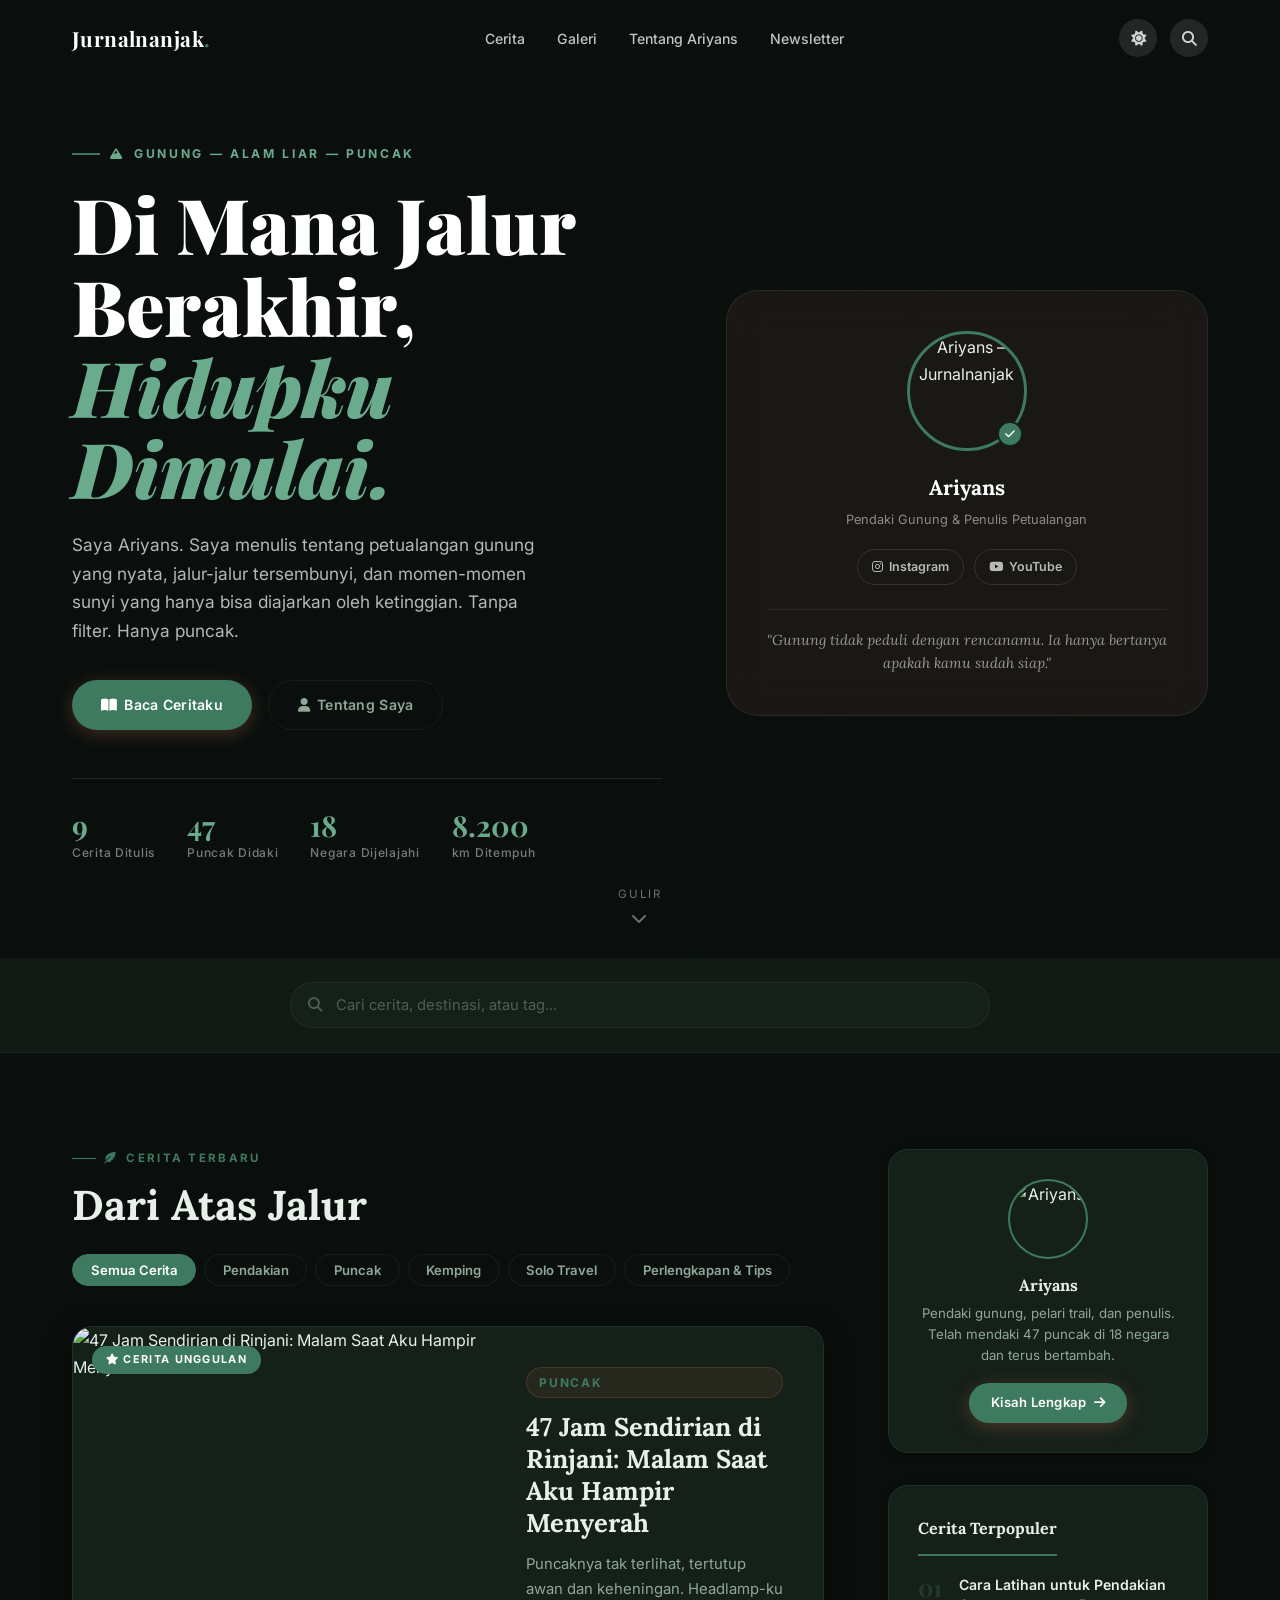
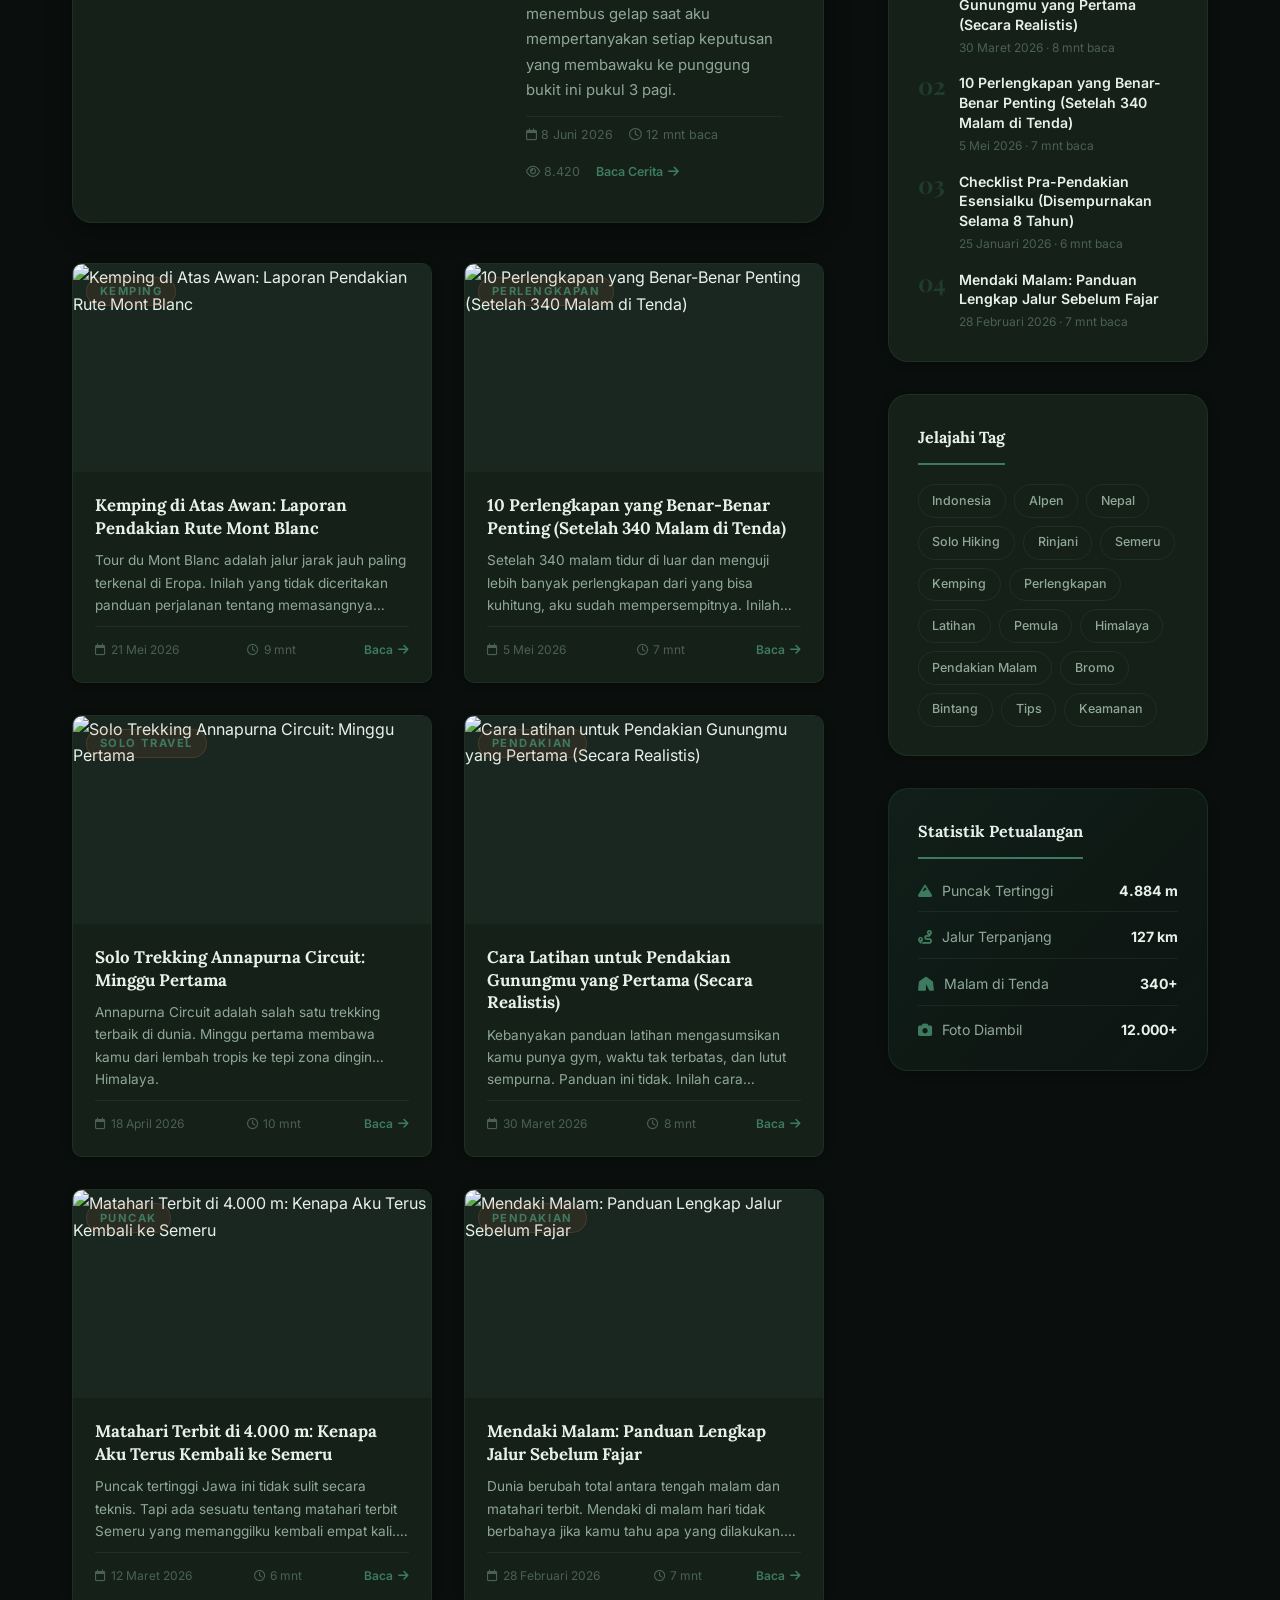
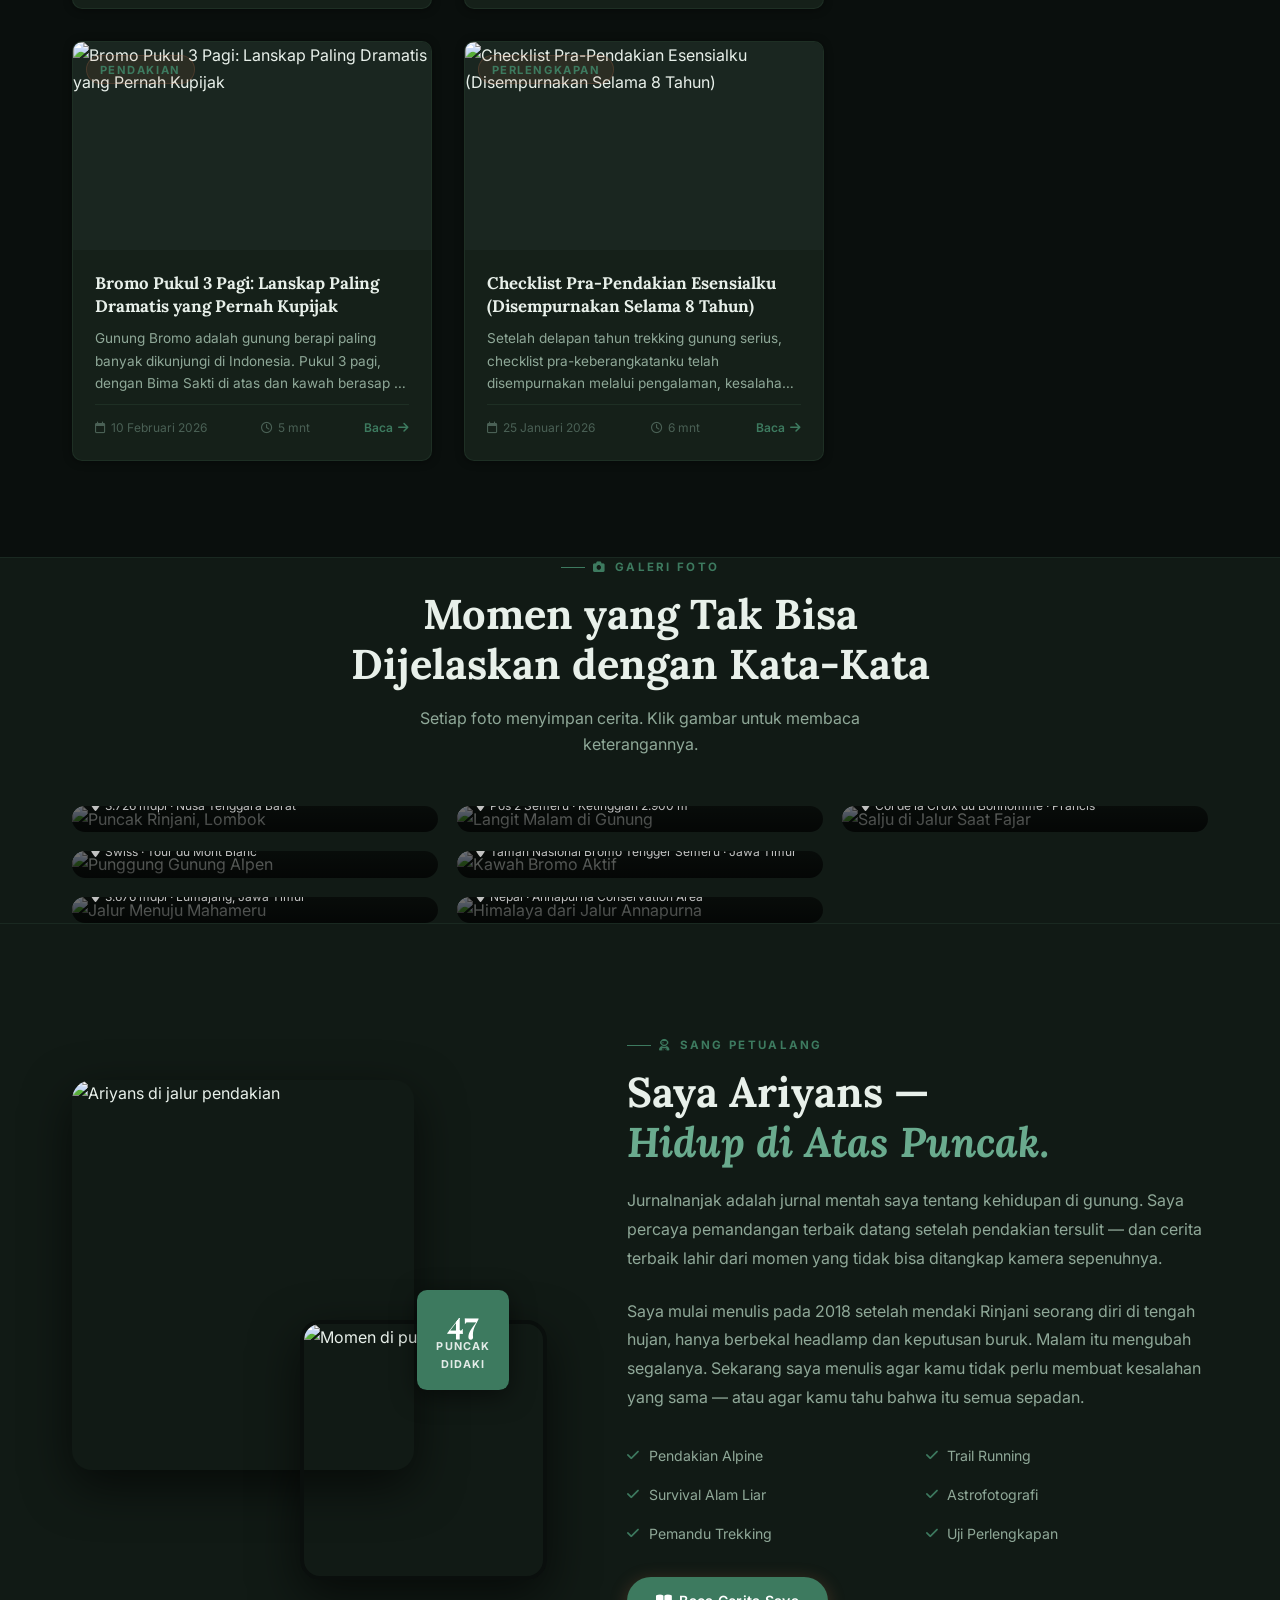
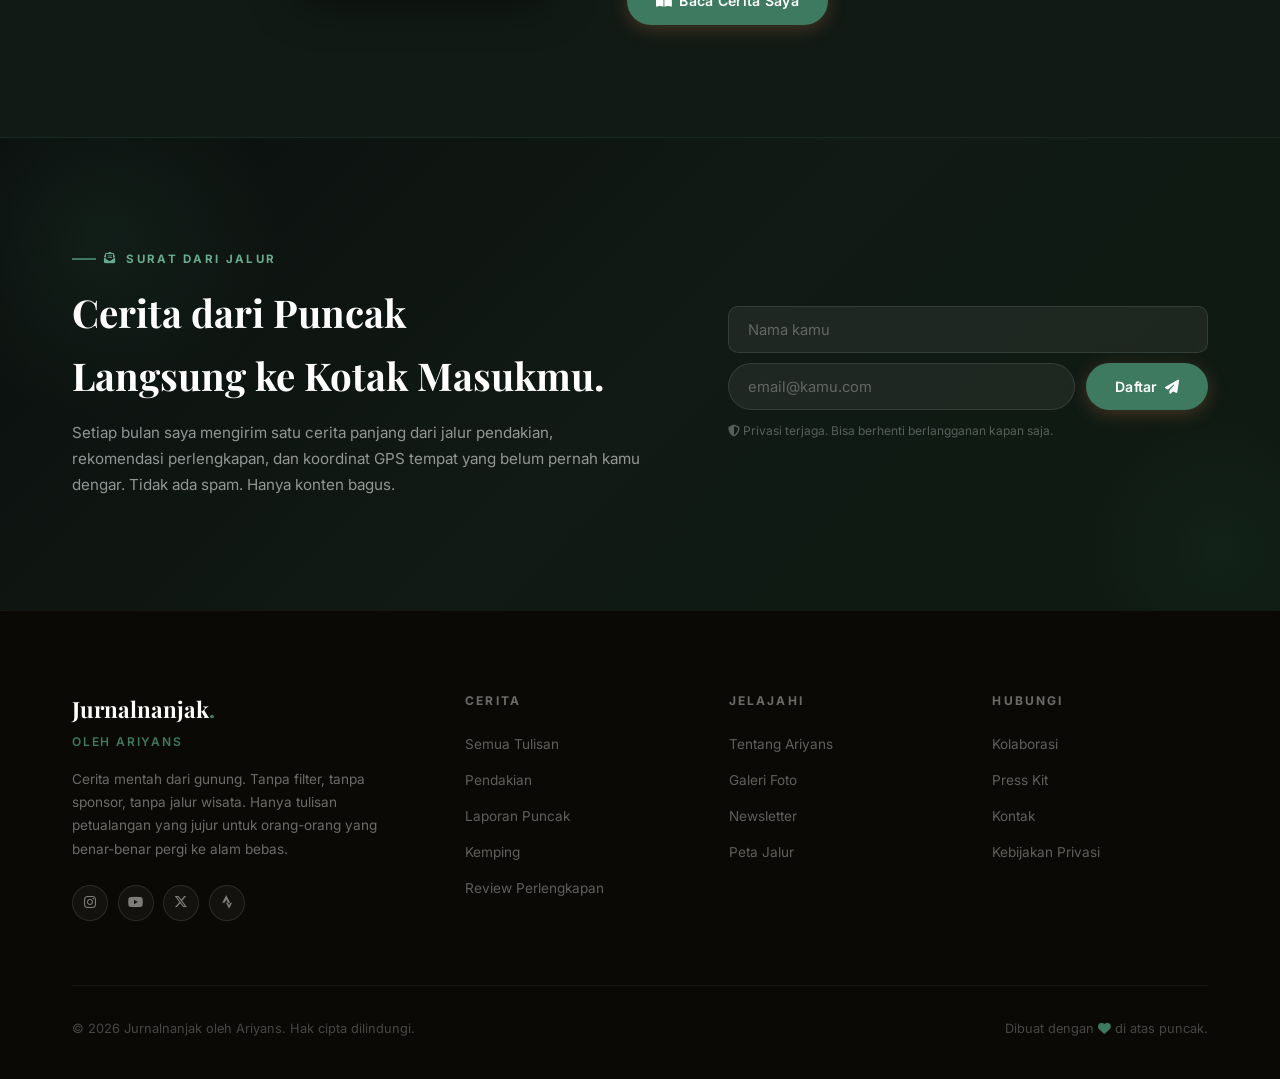
==== index.html @ 1a6c0c06 "Update index.html" ====
<!DOCTYPE html>
<html lang="id" data-theme="dark">

<head>
  <meta charset="UTF-8">
  <meta name="viewport" content="width=device-width, initial-scale=1.0">
  <title>Jurnalnanjak | Jurnal Petualangan Gunung oleh Ariyans</title>
  <meta name="keywords"
  content="Jurnalnanjak, pendakian gunung, hiking, camping, petualangan alam, gunung Indonesia">
  <meta name="description"
  content="Jurnalnanjak adalah blog pendakian gunung, hiking, camping, dan petualangan alam Indonesia oleh Ariyans.">
  <link rel="stylesheet" href="https://cdnjs.cloudflare.com/ajax/libs/font-awesome/6.5.0/css/all.min.css">
  <link rel="stylesheet" href="style.css">
  <meta property="og:title" content="Jurnalnanjak">
  <meta property="og:description" content="Blog pendakian gunung dan petualangan alam">
  <meta property="og:type" content="website">
  <meta property="og:url" content="https://marlongmerah.github.io/Website-Jurnalnanjak/">
</head>

<body>

  <!-- Reading Progress Bar -->
  <div class="progress-bar" id="progress-bar"></div>

  <!-- ══════════════════════════════════
     PRELOADER
══════════════════════════════════ -->
  <div class="preloader" id="preloader">
    <div class="preloader-inner">
      <div class="preloader-icon"><i class="fa-solid fa-mountain"></i></div>
      <div class="preloader-name">Jurnalnanjak</div>
      <div class="preloader-dots">
        <span></span><span></span><span></span>
      </div>
    </div>
  </div>

  <!-- ══════════════════════════════════
     NAVBAR
══════════════════════════════════ -->
  <nav class="navbar" id="navbar">
    <div class="container nav-inner">
      <a href="#" class="nav-logo">
        Jurnalnanjak<span class="dot">.</span>
      </a>
      <ul class="nav-links">
        <li><a href="#blog">Cerita</a></li>
        <li><a href="#gallery">Galeri</a></li>
        <li><a href="#about">Tentang Ariyans</a></li>
        <li><a href="#newsletter">Newsletter</a></li>
      </ul>
      <div class="nav-actions">
        <button class="nav-icon-btn" id="theme-toggle" aria-label="Ganti tema" title="Ganti Tema">
          <i class="fa-solid fa-sun" id="theme-icon"></i>
        </button>
        <button class="nav-icon-btn" id="search-toggle" aria-label="Cari" title="Cari">
          <i class="fa-solid fa-magnifying-glass"></i>
        </button>
      </div>
    </div>
  </nav>

  <!-- ══════════════════════════════════
     HERO
══════════════════════════════════ -->
  <section class="hero" id="home">
    <div class="hero-bg-img" id="hero-bg"></div>
    <div class="hero-overlay"></div>

    <div class="container" style="width:100%;position:relative;z-index:2;">
      <div class="hero-content">
        <!-- Sisi Teks -->
        <div class="hero-text-side">
          <div class="hero-eyebrow">
            <i class="fa-solid fa-mountain"></i> Gunung — Alam Liar — Puncak
          </div>
          <h1 class="hero-title">
            Di Mana Jalur Berakhir,<br><em>Hidupku Dimulai.</em>
          </h1>
          <p class="hero-desc">
            Saya Ariyans. Saya menulis tentang petualangan gunung yang nyata, jalur-jalur tersembunyi, dan momen-momen
            sunyi yang hanya bisa diajarkan oleh ketinggian. Tanpa filter. Hanya puncak.
          </p>
          <div class="hero-cta">
            <a href="#blog" class="btn btn-terra">
              <i class="fa-solid fa-book-open"></i> Baca Ceritaku
            </a>
            <a href="#about" class="btn btn-ghost">
              <i class="fa-solid fa-user"></i> Tentang Saya
            </a>
          </div>
          <div class="hero-stats">
            <div class="hero-stat">
              <div class="hero-stat-num" id="stat-posts">0</div>
              <div class="hero-stat-lbl">Cerita Ditulis</div>
            </div>
            <div class="hero-stat">
              <div class="hero-stat-num" id="stat-peaks">0</div>
              <div class="hero-stat-lbl">Puncak Didaki</div>
            </div>
            <div class="hero-stat">
              <div class="hero-stat-num" id="stat-countries">0</div>
              <div class="hero-stat-lbl">Negara Dijelajahi</div>
            </div>
            <div class="hero-stat">
              <div class="hero-stat-num" id="stat-km">0</div>
              <div class="hero-stat-lbl">km Ditempuh</div>
            </div>
          </div>
        </div>

        <!-- Kartu Profil -->
        <div class="hero-profile-card">
          <div class="author-avatar-wrap">
            <img src="Muka.jpeg"alt="Ariyans — Jurnalnanjak" class="author-avatar" id="hero-avatar">
            <div class="author-verified" title="Petualang Terverifikasi">
              <i class="fa-solid fa-check"></i>
            </div>
          </div>
          <div class="author-name-hero">Ariyans</div>
          <div class="author-role-hero">Pendaki Gunung &amp; Penulis Petualangan</div>
          <div class="author-social-links">
            <a href="#" class="social-pill" aria-label="Instagram">
              <i class="fa-brands fa-instagram"></i> Instagram
            </a>
            <a href="#" class="social-pill" aria-label="YouTube">
              <i class="fa-brands fa-youtube"></i> YouTube
            </a>
          </div>
          <p class="author-quote">
            "Gunung tidak peduli dengan rencanamu. Ia hanya bertanya apakah kamu sudah siap."
          </p>
        </div>
      </div>
    </div>

    <div class="scroll-hint">
      <span>Gulir</span>
      <i class="fa-solid fa-chevron-down"></i>
    </div>
  </section>

  <!-- ══════════════════════════════════
     SEARCH BAR
══════════════════════════════════ -->
  <section class="search-section" id="search-section">
    <div class="container">
      <div class="search-bar-wrap">
        <div class="search-input-wrap">
          <i class="fa-solid fa-magnifying-glass"></i>
          <input type="text" id="search-input" class="search-input" placeholder="Cari cerita, destinasi, atau tag...">
        </div>
        <button class="btn btn-terra" id="clear-search" style="display:none; padding:0.75rem 1.2rem;">
          <i class="fa-solid fa-xmark"></i> Hapus
        </button>
      </div>
    </div>
  </section>

  <!-- ══════════════════════════════════
     BLOG SECTION
══════════════════════════════════ -->
  <section class="blog-section" id="blog">
    <div class="container">
      <div class="blog-layout">

        <!-- Konten Utama -->
        <div>
          <div class="reveal">
            <div class="section-label"><i class="fa-solid fa-feather-pointed"></i> Cerita Terbaru</div>
            <h2 class="section-heading" style="margin-bottom:1.5rem;">Dari Atas Jalur</h2>
          </div>

          <!-- Filter Kategori -->
          <div class="cat-filter reveal delay-1" id="cat-filter">
            <button class="cat-btn active" data-cat="all">Semua Cerita</button>
            <button class="cat-btn" data-cat="Pendakian">Pendakian</button>
            <button class="cat-btn" data-cat="Puncak">Puncak</button>
            <button class="cat-btn" data-cat="Kemping">Kemping</button>
            <button class="cat-btn" data-cat="Solo Travel">Solo Travel</button>
            <button class="cat-btn" data-cat="Perlengkapan">Perlengkapan &amp; Tips</button>
          </div>

          <!-- Featured Post -->
          <div id="featured-container"></div>

          <!-- Grid Blog -->
          <div class="blog-grid" id="blog-grid"></div>
        </div>

        <!-- Sidebar -->
        <aside class="sidebar">
          <!-- Author Mini -->
          <div class="sidebar-card reveal">
            <div class="author-mini">
              <img src="Muka.jpeg" alt="Ariyans"
                class="author-mini-avatar">
              <div class="author-mini-name">Ariyans</div>
              <p class="author-mini-bio">
                Pendaki gunung, pelari trail, dan penulis. Telah mendaki 47 puncak di 18 negara dan terus bertambah.
              </p>
              <a href="#about" class="btn btn-terra" style="font-size:0.82rem; padding:0.6rem 1.4rem;">
                Kisah Lengkap <i class="fa-solid fa-arrow-right"></i>
              </a>
            </div>
          </div>

          <!-- Popular Posts -->
          <div class="sidebar-card reveal delay-1">
            <div class="sidebar-title">Cerita Terpopuler</div>
            <div class="popular-list" id="popular-list"></div>
          </div>

          <!-- Tags -->
          <div class="sidebar-card reveal delay-2">
            <div class="sidebar-title">Jelajahi Tag</div>
            <div class="tags-cloud" id="tags-cloud"></div>
          </div>

          <!-- Stats -->
          <div class="sidebar-card reveal delay-3"
            style="background:linear-gradient(135deg, rgba(61,122,95,0.15), rgba(61,122,95,0.05)); border-color: rgba(61,122,95,0.2);">
            <div class="sidebar-title">Statistik Petualangan</div>
            <div style="display:flex; flex-direction:column; gap:0.8rem;">
              <div
                style="display:flex; justify-content:space-between; font-size:0.88rem; color:var(--text-2); border-bottom:1px solid var(--border); padding-bottom:0.6rem;">
                <span><i class="fa-solid fa-mountain" style="color:var(--terra);margin-right:0.4rem;"></i> Puncak
                  Tertinggi</span>
                <strong style="color:var(--text)">4.884 m</strong>
              </div>
              <div
                style="display:flex; justify-content:space-between; font-size:0.88rem; color:var(--text-2); border-bottom:1px solid var(--border); padding-bottom:0.6rem;">
                <span><i class="fa-solid fa-route" style="color:var(--terra);margin-right:0.4rem;"></i> Jalur
                  Terpanjang</span>
                <strong style="color:var(--text)">127 km</strong>
              </div>
              <div
                style="display:flex; justify-content:space-between; font-size:0.88rem; color:var(--text-2); border-bottom:1px solid var(--border); padding-bottom:0.6rem;">
                <span><i class="fa-solid fa-tent" style="color:var(--terra);margin-right:0.4rem;"></i> Malam di
                  Tenda</span>
                <strong style="color:var(--text)">340+</strong>
              </div>
              <div style="display:flex; justify-content:space-between; font-size:0.88rem; color:var(--text-2);">
                <span><i class="fa-solid fa-camera" style="color:var(--terra);margin-right:0.4rem;"></i> Foto
                  Diambil</span>
                <strong style="color:var(--text)">12.000+</strong>
              </div>
            </div>
          </div>
        </aside>
      </div>
    </div>
  </section>

  <!-- ══════════════════════════════════
     GALERI FOTO
══════════════════════════════════ -->
  <section class="section-pad" id="gallery" style="background:var(--bg-2); border-top:1px solid var(--border);">
    <div class="container">
      <div class="reveal" style="margin-bottom:3rem; text-align:center;">
        <div class="section-label" style="justify-content:center;"><i class="fa-solid fa-camera"></i> Galeri Foto</div>
        <h2 class="section-heading">Momen yang Tak Bisa<br>Dijelaskan dengan Kata-Kata</h2>
        <p style="color:var(--text-2); max-width:500px; margin:0 auto;">Setiap foto menyimpan cerita. Klik gambar untuk
          membaca keterangannya.</p>
      </div>

      <div class="gallery-masonry" id="gallery-grid">
        <!-- Dirender oleh JS -->
      </div>
    </div>
  </section>

  <!-- ══════════════════════════════════
     ABOUT SECTION
══════════════════════════════════ -->
  <section class="about-section" id="about">
    <div class="container">
      <div class="about-grid">
        <div class="about-img-collage reveal">
          <img src="Muka.jpeg"
            alt="Ariyans di jalur pendakian" class="collage-main">
          <img src="Muka.jpeg" alt="Momen di puncak"
            class="collage-accent">
          <div class="collage-badge">
            <div class="cb-num">47</div>
            <div class="cb-lbl">Puncak<br>Didaki</div>
          </div>
        </div>

        <div class="about-content reveal delay-2">
          <div class="section-label"><i class="fa-solid fa-user-astronaut"></i> Sang Petualang</div>
          <h2 class="section-heading">
            Saya Ariyans —<br><em style="font-style:italic; color:var(--terra-light);">Hidup di Atas Puncak.</em>
          </h2>
          <p class="about-bio">
            Jurnalnanjak adalah jurnal mentah saya tentang kehidupan di gunung. Saya percaya pemandangan terbaik
            datang setelah pendakian tersulit — dan cerita terbaik lahir dari momen yang tidak bisa ditangkap kamera
            sepenuhnya.
          </p>
          <p class="about-bio" style="margin-top:-0.5rem;">
            Saya mulai menulis pada 2018 setelah mendaki Rinjani seorang diri di tengah hujan, hanya berbekal headlamp
            dan keputusan buruk. Malam itu mengubah segalanya. Sekarang saya menulis agar kamu tidak perlu membuat
            kesalahan yang sama — atau agar kamu tahu bahwa itu semua sepadan.
          </p>
          <div class="about-skills">
            <div class="about-skill"><i class="fa-solid fa-check"></i> Pendakian Alpine</div>
            <div class="about-skill"><i class="fa-solid fa-check"></i> Trail Running</div>
            <div class="about-skill"><i class="fa-solid fa-check"></i> Survival Alam Liar</div>
            <div class="about-skill"><i class="fa-solid fa-check"></i> Astrofotografi</div>
            <div class="about-skill"><i class="fa-solid fa-check"></i> Pemandu Trekking</div>
            <div class="about-skill"><i class="fa-solid fa-check"></i> Uji Perlengkapan</div>
          </div>
          <a href="#blog" class="btn btn-terra">
            <i class="fa-solid fa-book-open"></i> Baca Cerita Saya
          </a>
        </div>
      </div>
    </div>
  </section>

  <!-- ══════════════════════════════════
     NEWSLETTER
══════════════════════════════════ -->
  <section class="newsletter-section" id="newsletter">
    <div class="container">
      <div class="newsletter-inner">
        <div class="reveal">
          <div class="section-label" style="color:var(--terra-light);"><i class="fa-solid fa-envelope-open-text"></i>
            Surat dari Jalur</div>
          <h2 class="newsletter-heading">
            Cerita dari Puncak<br>Langsung ke Kotak Masukmu.
          </h2>
          <p class="newsletter-sub">
            Setiap bulan saya mengirim satu cerita panjang dari jalur pendakian, rekomendasi perlengkapan, dan koordinat
            GPS tempat yang belum pernah kamu dengar. Tidak ada spam. Hanya konten bagus.
          </p>
        </div>
        <div class="reveal delay-2">
          <form class="nl-form" id="nl-form">
            <div>
              <input type="text" class="nl-input" id="nl-name" placeholder="Nama kamu" required
                style="margin-bottom:0.6rem; border-radius:10px; width:100%;">
              <div class="nl-input-row">
                <input type="email" class="nl-input" id="nl-email" placeholder="email@kamu.com" required>
                <button type="submit" class="btn btn-terra">
                  Daftar <i class="fa-solid fa-paper-plane"></i>
                </button>
              </div>
            </div>
            <p class="nl-note"><i class="fa-solid fa-shield-halved"></i> Privasi terjaga. Bisa berhenti berlangganan
              kapan saja.</p>
          </form>
        </div>
      </div>
    </div>
  </section>

  <!-- ══════════════════════════════════
     FOOTER
══════════════════════════════════ -->
  <footer>
    <div class="container">
      <div class="footer-grid">
        <div>
          <div class="footer-logo-text">Jurnalnanjak<span class="footer-logo-dot">.</span></div>
          <div class="footer-tagline">oleh Ariyans</div>
          <p class="footer-about-text">
            Cerita mentah dari gunung. Tanpa filter, tanpa sponsor, tanpa jalur wisata. Hanya tulisan petualangan yang
            jujur untuk orang-orang yang benar-benar pergi ke alam bebas.
          </p>
          <div class="footer-socials">
            <a href="#" class="footer-social" aria-label="Instagram"><i class="fa-brands fa-instagram"></i></a>
            <a href="#" class="footer-social" aria-label="YouTube"><i class="fa-brands fa-youtube"></i></a>
            <a href="#" class="footer-social" aria-label="Twitter"><i class="fa-brands fa-x-twitter"></i></a>
            <a href="#" class="footer-social" aria-label="Strava"><i class="fa-brands fa-strava"></i></a>
          </div>
        </div>
        <div class="footer-col">
          <h4>Cerita</h4>
          <ul>
            <li><a href="#blog">Semua Tulisan</a></li>
            <li><a href="#blog">Pendakian</a></li>
            <li><a href="#blog">Laporan Puncak</a></li>
            <li><a href="#blog">Kemping</a></li>
            <li><a href="#blog">Review Perlengkapan</a></li>
          </ul>
        </div>
        <div class="footer-col">
          <h4>Jelajahi</h4>
          <ul>
            <li><a href="#about">Tentang Ariyans</a></li>
            <li><a href="#gallery">Galeri Foto</a></li>
            <li><a href="#newsletter">Newsletter</a></li>
            <li><a href="#">Peta Jalur</a></li>
          </ul>
        </div>
        <div class="footer-col">
          <h4>Hubungi</h4>
          <ul>
            <li><a href="#">Kolaborasi</a></li>
            <li><a href="#">Press Kit</a></li>
            <li><a href="#">Kontak</a></li>
            <li><a href="#">Kebijakan Privasi</a></li>
          </ul>
        </div>
      </div>
      <div class="footer-bottom">
        <span class="footer-copy">&copy; 2026 Jurnalnanjak oleh Ariyans. Hak cipta dilindungi.</span>
        <span class="footer-copy">Dibuat dengan <i class="fa-solid fa-heart" style="color:var(--terra);"></i> di atas
          puncak.</span>
      </div>
    </div>
  </footer>

  <!-- ══════════════════════════════════
     MODAL BACA ARTIKEL
══════════════════════════════════ -->
  <div class="reader-backdrop" id="reader-backdrop"></div>
  <div class="reader-modal" id="reader-modal">
    <div class="reader-inner">
      <div class="reader-top-bar">
        <span class="reader-progress-text" id="reader-progress-text">Membaca...</span>
        <button class="close-reader" id="close-reader">
          <i class="fa-solid fa-xmark"></i> Tutup
        </button>
      </div>
      <div id="reader-body-content"></div>
    </div>
  </div>

  <!-- Modal Galeri -->
  <div class="reader-backdrop" id="gallery-backdrop" style="z-index:950;"></div>
  <div class="booking-modal" id="gallery-modal" style="max-width:700px; border-radius:20px; overflow:hidden;">
    <div class="modal-header" style="padding:1.5rem 2rem;">
      <div>
        <h3 class="modal-title" id="gal-modal-title">Foto</h3>
        <p class="modal-dest-info" id="gal-modal-loc"></p>
      </div>
      <button class="close-modal" id="close-gallery-modal" aria-label="Tutup">
        <i class="fa-solid fa-xmark"></i>
      </button>
    </div>
    <img id="gal-modal-img" src="" alt="" style="width:100%; max-height:420px; object-fit:cover;">
    <div style="padding:1.5rem 2rem;">
      <p id="gal-modal-caption" style="color:var(--text-2); font-size:0.95rem; line-height:1.7;"></p>
      <div id="gal-modal-tags" style="display:flex; flex-wrap:wrap; gap:0.5rem; margin-top:1rem;"></div>
    </div>
  </div>

  <!-- Kembali ke Atas -->
  <button class="back-to-top" id="back-to-top" aria-label="Kembali ke atas">
    <i class="fa-solid fa-chevron-up"></i>
  </button>

  <!-- Toast container -->
  <div class="toast-container" id="toast-container"></div>

  <style>
    /* Gallery masonry grid */
    .gallery-masonry {
      columns: 3;
      column-gap: 1.2rem;
    }

    .gallery-masonry-item {
      break-inside: avoid;
      margin-bottom: 1.2rem;
      border-radius: 14px;
      overflow: hidden;
      position: relative;
      cursor: pointer;
      transition: all 0.35s cubic-bezier(0.16, 1, 0.3, 1);
    }

    .gallery-masonry-item:hover {
      transform: translateY(-5px);
      box-shadow: 0 16px 40px rgba(0, 0, 0, 0.25);
    }

    .gallery-masonry-item img {
      width: 100%;
      display: block;
      transition: transform 0.7s cubic-bezier(0.16, 1, 0.3, 1);
    }

    .gallery-masonry-item:hover img {
      transform: scale(1.04);
    }

    .gallery-masonry-caption {
      position: absolute;
      bottom: 0;
      left: 0;
      right: 0;
      background: linear-gradient(to top, rgba(0, 0, 0, 0.75) 0%, transparent 100%);
      padding: 2rem 1.2rem 1rem;
      color: #fff;
    }

    .gallery-masonry-caption h4 {
      font-size: 0.92rem;
      font-weight: 700;
      margin-bottom: 0.2rem;
    }

    .gallery-masonry-caption p {
      font-size: 0.75rem;
      opacity: 0.75;
      display: flex;
      align-items: center;
      gap: 0.3rem;
    }

    .booking-modal {
      position: fixed;
      top: 50%;
      left: 50%;
      transform: translate(-50%, -45%);
      width: 90%;
      max-width: 500px;
      max-height: 90vh;
      background: var(--surface);
      border-radius: var(--r-xl);
      box-shadow: var(--shadow-lg);
      border: 1px solid var(--border);
      opacity: 0;
      visibility: hidden;
      transition: all 0.4s cubic-bezier(0.16, 1, 0.3, 1);
      overflow-y: auto;
      z-index: 951;
    }

    .booking-modal.open {
      opacity: 1;
      visibility: visible;
      transform: translate(-50%, -50%);
    }

    .modal-header {
      padding: 2rem 2rem 1.5rem;
      border-bottom: 1px solid var(--border);
      display: flex;
      justify-content: space-between;
      align-items: center;
      background: linear-gradient(135deg, rgba(61, 122, 95, 0.08), transparent);
    }

    .modal-title {
      font-family: var(--font-head);
      font-size: 1.3rem;
      font-weight: 700;
    }

    .modal-dest-info {
      font-size: 0.85rem;
      color: var(--text-2);
      margin-top: 0.2rem;
    }

    .close-modal {
      width: 38px;
      height: 38px;
      border-radius: 50%;
      display: flex;
      align-items: center;
      justify-content: center;
      font-size: 1.1rem;
      color: var(--text-2);
      background: var(--bg-2);
      cursor: pointer;
      border: none;
      transition: all 0.2s ease;
    }

    .close-modal:hover {
      color: var(--terra);
      background: var(--bg-3);
    }

    @media (max-width: 768px) {
      .gallery-masonry {
        columns: 2;
      }
    }

    @media (max-width: 480px) {
      .gallery-masonry {
        columns: 1;
      }
    }
  </style>

  <script src="app.js"></script>
</body>

</html>
---- style.css ----
/* ================================================
   NAKED TRAVELER — EDITORIAL DESIGN SYSTEM
   Personal Adventure Blog by Mazari
   ================================================ */

@import url('https://fonts.googleapis.com/css2?family=Lora:ital,wght@0,400;0,500;0,600;0,700;1,400;1,600&family=Inter:wght@300;400;500;600;700&family=Playfair+Display:ital,wght@0,700;0,900;1,700&display=swap');

/* ── TOKENS ── */
:root {
  --font-head: 'Lora', serif;
  --font-display: 'Playfair Display', serif;
  --font-body: 'Inter', sans-serif;

  /* Light Mode */
  --bg:       #f7f4ef;
  --bg-2:     #edeae3;
  --bg-3:     #e2ddd5;
  --surface:  #ffffff;
  --text:     #1c1917;
  --text-2:   #57534e;
  --text-3:   #a8a29e;
  --border:   rgba(28,25,23,0.08);

  /* Brand — Mountain Theme */
  --terra:        #3d7a5f;
  --terra-dark:   #2d6a4f;
  --terra-light:  #6aab8e;
  --forest:       #1e3a2f;
  --sand:         #d4e4db;
  --ink:          #0f1a14;

  --shadow-sm:  0 1px 8px rgba(0,0,0,0.05);
  --shadow-md:  0 6px 24px rgba(0,0,0,0.08);
  --shadow-lg:  0 16px 48px rgba(0,0,0,0.12);

  --ease:       cubic-bezier(0.16,1,0.3,1);
  --tr:         all 0.35s var(--ease);
  --tr-fast:    all 0.18s ease;

  --r:    10px;
  --r-lg: 20px;
  --r-xl: 32px;
}
[data-theme="dark"] {
  --bg:       #0a0f0d;
  --bg-2:     #111a15;
  --bg-3:     #1a2620;
  --surface:  #152019;
  --text:     #e8f0ea;
  --text-2:   #8fa898;
  --text-3:   #4a6055;
  --border:   rgba(106,171,142,0.10);
  --shadow-sm:  0 1px 8px rgba(0,0,0,0.4);
  --shadow-md:  0 6px 24px rgba(0,0,0,0.5);
  --shadow-lg:  0 16px 48px rgba(0,0,0,0.6);
}
/* ── RESET ── */
*, *::before, *::after { margin:0; padding:0; box-sizing:border-box; }
html { scroll-behavior: smooth; overflow-x: hidden; }
body {
  font-family: var(--font-body);
  background: var(--bg);
  color: var(--text);
  line-height: 1.65;
  transition: background 0.45s ease, color 0.45s ease;
  overflow-x: hidden;
}
a { text-decoration: none; color: inherit; }
button { border: none; background: none; cursor: pointer; font-family: inherit; }
img { display: block; max-width: 100%; }
ul { list-style: none; }

/* Scrollbar */
::-webkit-scrollbar { width: 4px; }
::-webkit-scrollbar-track { background: var(--bg); }
::-webkit-scrollbar-thumb { background: var(--terra); border-radius: 99px; }

/* ── READING PROGRESS BAR ── */
.progress-bar {
  position: fixed;
  top: 0; left: 0;
  height: 3px;
  width: 0%;
  background: linear-gradient(90deg, var(--terra), var(--terra-light));
  z-index: 9999;
  transition: width 0.1s linear;
}

/* ── UTILITIES ── */
.container { max-width: 1200px; margin: 0 auto; padding: 0 2rem; }
.container-narrow { max-width: 820px; margin: 0 auto; padding: 0 2rem; }

.tag-chip {
  display: inline-flex;
  align-items: center;
  gap: 0.35rem;
  font-size: 0.7rem;
  font-weight: 700;
  letter-spacing: 0.14em;
  text-transform: uppercase;
  color: var(--terra);
  background: rgba(192,113,74,0.1);
  padding: 0.28rem 0.8rem;
  border-radius: 99px;
  border: 1px solid rgba(192,113,74,0.2);
}

.section-label {
  font-size: 0.72rem;
  font-weight: 700;
  letter-spacing: 0.2em;
  text-transform: uppercase;
  color: var(--terra);
  margin-bottom: 0.75rem;
  display: flex;
  align-items: center;
  gap: 0.5rem;
}
.section-label::before {
  content: '';
  width: 24px; height: 1.5px;
  background: var(--terra);
}

.section-heading {
  font-family: var(--font-head);
  font-size: clamp(1.8rem, 3.5vw, 2.6rem);
  font-weight: 700;
  line-height: 1.2;
  margin-bottom: 1rem;
}

.btn {
  display: inline-flex;
  align-items: center;
  gap: 0.45rem;
  padding: 0.75rem 1.8rem;
  font-weight: 600;
  font-size: 0.88rem;
  border-radius: 99px;
  transition: var(--tr);
  letter-spacing: 0.02em;
}
.btn-terra {
  background: var(--terra);
  color: #fff;
  box-shadow: 0 4px 18px rgba(192,113,74,0.3);
}
.btn-terra:hover {
  background: var(--terra-dark);
  transform: translateY(-2px);
  box-shadow: 0 8px 28px rgba(192,113,74,0.4);
}
.btn-ghost {
  border: 1.5px solid var(--border);
  color: var(--text-2);
  background: transparent;
}
.btn-ghost:hover {
  border-color: var(--terra);
  color: var(--terra);
  transform: translateY(-2px);
}

/* ── PRELOADER ── */
.preloader {
  position: fixed;
  inset: 0;
  background: var(--bg);
  z-index: 10000;
  display: flex;
  align-items: center;
  justify-content: center;
  transition: opacity 0.5s ease, visibility 0.5s ease;
}
.preloader.done {
  opacity: 0;
  visibility: hidden;
}
.preloader-inner {
  display: flex;
  flex-direction: column;
  align-items: center;
  gap: 1rem;
}
.preloader-icon {
  font-size: 2.5rem;
  color: var(--terra);
  animation: spin 2s linear infinite;
}
.preloader-name {
  font-family: var(--font-display);
  font-size: 1.4rem;
  font-weight: 700;
  letter-spacing: 0.08em;
  color: var(--text);
}
.preloader-dots {
  display: flex;
  gap: 0.4rem;
}
.preloader-dots span {
  width: 6px; height: 6px;
  border-radius: 50%;
  background: var(--terra);
  animation: dotBounce 1.2s infinite;
}
.preloader-dots span:nth-child(2) { animation-delay: 0.2s; }
.preloader-dots span:nth-child(3) { animation-delay: 0.4s; }

/* ── NAVBAR ── */
.navbar {
  position: fixed;
  top: 0; left: 0; right: 0;
  z-index: 800;
  padding: 1.2rem 0;
  transition: var(--tr);
}
.navbar.scrolled {
  background: rgba(15,14,13,0.85);
  backdrop-filter: blur(20px);
  -webkit-backdrop-filter: blur(20px);
  border-bottom: 1px solid var(--border);
  padding: 0.85rem 0;
}
[data-theme="light"] .navbar.scrolled {
  background: rgba(247,244,239,0.9);
}
.nav-inner {
  display: flex;
  align-items: center;
  justify-content: space-between;
}
.nav-logo {
  font-family: var(--font-display);
  font-size: 1.3rem;
  font-weight: 700;
  color: #fff;
  letter-spacing: 0.02em;
  transition: var(--tr-fast);
}
.nav-logo .dot { color: var(--terra); }
.navbar.scrolled .nav-logo { color: var(--text); }

.nav-links {
  display: flex;
  gap: 2rem;
}
.nav-links a {
  font-size: 0.88rem;
  font-weight: 500;
  color: rgba(255,255,255,0.75);
  transition: var(--tr-fast);
  position: relative;
}
.nav-links a:hover { color: #fff; }
.nav-links a::after {
  content: '';
  position: absolute;
  bottom: -2px; left: 0;
  width: 0; height: 1.5px;
  background: var(--terra);
  transition: var(--tr);
}
.nav-links a:hover::after { width: 100%; }
.navbar.scrolled .nav-links a { color: var(--text-2); }
.navbar.scrolled .nav-links a:hover { color: var(--text); }

.nav-actions { display: flex; align-items: center; gap: 0.8rem; }
.nav-icon-btn {
  width: 38px; height: 38px;
  border-radius: 50%;
  display: flex; align-items: center; justify-content: center;
  font-size: 0.95rem;
  color: rgba(255,255,255,0.8);
  background: rgba(255,255,255,0.1);
  transition: var(--tr-fast);
}
.nav-icon-btn:hover { background: rgba(255,255,255,0.2); color: #fff; }
.navbar.scrolled .nav-icon-btn { color: var(--text-2); background: var(--bg-2); }
.navbar.scrolled .nav-icon-btn:hover { color: var(--terra); background: var(--bg-3); }

/* ── HERO ── */
.hero {
  min-height: 100vh;
  display: flex;
  align-items: center;
  position: relative;
  overflow: hidden;
  background: #0a0f0d;
}
.hero-bg-img {
  position: absolute;
  inset: 0;
  background-image: url('Muka.jpeg');
  background-size: cover;
  background-position: center;
  opacity: 0.55;
  transition: transform 8s ease;
  transform: scale(1.06);
}
.hero-bg-img.zoomed { transform: scale(1); }
.hero-overlay {
  position: absolute; inset: 0;
  background: linear-gradient(to right, rgba(10,15,13,0.92) 40%, rgba(10,15,13,0.25) 100%),
              linear-gradient(to top, rgba(10,15,13,0.7) 0%, transparent 50%);
}
[data-theme="light"] .hero-overlay {
  background: linear-gradient(to right, rgba(10,15,13,0.90) 40%, rgba(10,15,13,0.2) 100%),
              linear-gradient(to top, rgba(10,15,13,0.6) 0%, transparent 50%);
}

.hero-content {
  position: relative;
  z-index: 2;
  display: grid;
  grid-template-columns: 1.1fr 0.9fr;
  gap: 4rem;
  align-items: center;
  padding: 9rem 0 6rem;
}

.hero-text-side {}
.hero-eyebrow {
  font-size: 0.76rem;
  font-weight: 700;
  letter-spacing: 0.22em;
  text-transform: uppercase;
  color: var(--terra-light);
  margin-bottom: 1.2rem;
  display: flex;
  align-items: center;
  gap: 0.6rem;
  opacity: 0;
  animation: fadeUp 0.7s var(--ease) 0.3s forwards;
}
.hero-eyebrow::before { content: ''; width: 28px; height: 1.5px; background: var(--terra); }

.hero-title {
  font-family: var(--font-display);
  font-size: clamp(2.8rem, 6vw, 5rem);
  font-weight: 900;
  color: #fff;
  line-height: 1.06;
  margin-bottom: 1.4rem;
  opacity: 0;
  animation: fadeUp 0.7s var(--ease) 0.5s forwards;
}
.hero-title em { font-style: italic; color: var(--terra-light); }

.hero-desc {
  font-size: 1.08rem;
  color: rgba(255,255,255,0.7);
  max-width: 480px;
  margin-bottom: 2.2rem;
  opacity: 0;
  animation: fadeUp 0.7s var(--ease) 0.7s forwards;
}

.hero-cta {
  display: flex;
  gap: 1rem;
  flex-wrap: wrap;
  opacity: 0;
  animation: fadeUp 0.7s var(--ease) 0.9s forwards;
}

.hero-stats {
  display: flex;
  gap: 2rem;
  margin-top: 3rem;
  padding-top: 2rem;
  border-top: 1px solid rgba(255,255,255,0.1);
  opacity: 0;
  animation: fadeUp 0.7s var(--ease) 1.1s forwards;
}
.hero-stat {}
.hero-stat-num {
  font-family: var(--font-display);
  font-size: 1.8rem;
  font-weight: 700;
  color: var(--terra-light);
  line-height: 1;
}
.hero-stat-lbl {
  font-size: 0.75rem;
  color: rgba(255,255,255,0.45);
  font-weight: 500;
  letter-spacing: 0.06em;
  margin-top: 0.2rem;
}

/* Author Profile Card */
.hero-profile-card {
  background: rgba(30,27,24,0.8);
  backdrop-filter: blur(20px);
  -webkit-backdrop-filter: blur(20px);
  border: 1px solid rgba(255,255,255,0.08);
  border-radius: var(--r-xl);
  padding: 2.5rem;
  text-align: center;
  opacity: 0;
  animation: fadeUp 0.7s var(--ease) 0.6s forwards;
}
.author-avatar-wrap {
  position: relative;
  width: 120px;
  margin: 0 auto 1.2rem;
}
.author-avatar {
  width: 120px; height: 120px;
  border-radius: 50%;
  object-fit: cover;
  border: 3px solid var(--terra);
}
.author-verified {
  position: absolute;
  bottom: 4px; right: 4px;
  background: var(--terra);
  color: #fff;
  width: 26px; height: 26px;
  border-radius: 50%;
  display: flex; align-items: center; justify-content: center;
  font-size: 0.7rem;
  border: 2px solid var(--surface);
}
.author-name-hero {
  font-family: var(--font-head);
  font-size: 1.3rem;
  font-weight: 700;
  color: #fff;
  margin-bottom: 0.25rem;
}
.author-role-hero {
  font-size: 0.8rem;
  color: rgba(255,255,255,0.5);
  margin-bottom: 1.2rem;
}
.author-social-links {
  display: flex;
  justify-content: center;
  gap: 0.6rem;
  margin-bottom: 1.5rem;
}
.social-pill {
  padding: 0.4rem 0.9rem;
  border-radius: 99px;
  font-size: 0.78rem;
  font-weight: 600;
  display: flex;
  align-items: center;
  gap: 0.35rem;
  border: 1px solid rgba(255,255,255,0.12);
  color: rgba(255,255,255,0.7);
  transition: var(--tr-fast);
}
.social-pill:hover { border-color: var(--terra); color: var(--terra); }
.author-quote {
  font-family: var(--font-head);
  font-style: italic;
  font-size: 0.9rem;
  color: rgba(255,255,255,0.55);
  line-height: 1.6;
  border-top: 1px solid rgba(255,255,255,0.08);
  padding-top: 1.2rem;
}

/* Scroll indicator */
.scroll-hint {
  position: absolute;
  bottom: 2rem;
  left: 50%;
  transform: translateX(-50%);
  display: flex;
  flex-direction: column;
  align-items: center;
  gap: 0.4rem;
  color: rgba(255,255,255,0.4);
  font-size: 0.72rem;
  letter-spacing: 0.15em;
  text-transform: uppercase;
  animation: bounce 2s infinite;
}
.scroll-hint i { font-size: 1rem; }

/* ── SEARCH BAR ── */
.search-section {
  background: var(--bg-2);
  border-bottom: 1px solid var(--border);
  padding: 1.5rem 0;
}
.search-bar-wrap {
  display: flex;
  gap: 1rem;
  align-items: center;
  max-width: 700px;
  margin: 0 auto;
}
.search-input-wrap {
  flex: 1;
  position: relative;
}
.search-input-wrap i {
  position: absolute;
  left: 1.1rem;
  top: 50%;
  transform: translateY(-50%);
  color: var(--text-3);
  font-size: 0.9rem;
}
.search-input {
  width: 100%;
  padding: 0.8rem 1rem 0.8rem 2.8rem;
  border: 1.5px solid var(--border);
  border-radius: 99px;
  background: var(--surface);
  color: var(--text);
  font-family: var(--font-body);
  font-size: 0.92rem;
  outline: none;
  transition: var(--tr-fast);
}
.search-input:focus { border-color: var(--terra); }
.search-input::placeholder { color: var(--text-3); }

/* ── BLOG SECTION ── */
.blog-section { padding: 6rem 0; }

.blog-layout {
  display: grid;
  grid-template-columns: 1fr 320px;
  gap: 4rem;
  align-items: start;
}

/* Category Filter */
.cat-filter {
  display: flex;
  gap: 0.5rem;
  flex-wrap: wrap;
  margin-bottom: 2.5rem;
}
.cat-btn {
  padding: 0.45rem 1.1rem;
  border-radius: 99px;
  font-size: 0.82rem;
  font-weight: 600;
  border: 1.5px solid var(--border);
  color: var(--text-2);
  background: transparent;
  transition: var(--tr-fast);
}
.cat-btn:hover, .cat-btn.active {
  background: var(--terra);
  color: #fff;
  border-color: var(--terra);
}

/* Featured Post */
.featured-post {
  border-radius: var(--r-lg);
  overflow: hidden;
  background: var(--surface);
  border: 1px solid var(--border);
  box-shadow: var(--shadow-md);
  margin-bottom: 2.5rem;
  cursor: pointer;
  transition: var(--tr);
  display: grid;
  grid-template-columns: 1.1fr 0.9fr;
}
.featured-post:hover { transform: translateY(-4px); box-shadow: var(--shadow-lg); }

.featured-img-wrap {
  position: relative;
  overflow: hidden;
  min-height: 340px;
}
.featured-img {
  width: 100%; height: 100%;
  object-fit: cover;
  transition: transform 0.8s var(--ease);
}
.featured-post:hover .featured-img { transform: scale(1.05); }
.featured-badge {
  position: absolute;
  top: 1.2rem; left: 1.2rem;
  background: var(--terra);
  color: #fff;
  font-size: 0.68rem;
  font-weight: 700;
  letter-spacing: 0.12em;
  text-transform: uppercase;
  padding: 0.3rem 0.85rem;
  border-radius: 99px;
}

.featured-body {
  padding: 2.5rem;
  display: flex;
  flex-direction: column;
  justify-content: center;
  gap: 0.8rem;
}
.featured-cat { font-size: 0.75rem; }
.featured-title {
  font-family: var(--font-head);
  font-size: 1.6rem;
  font-weight: 700;
  line-height: 1.25;
  color: var(--text);
}
.featured-excerpt {
  font-size: 0.93rem;
  color: var(--text-2);
  line-height: 1.7;
}
.featured-meta {
  display: flex;
  align-items: center;
  gap: 1rem;
  font-size: 0.78rem;
  color: var(--text-3);
  padding-top: 0.5rem;
  border-top: 1px solid var(--border);
  flex-wrap: wrap;
}
.featured-meta span { display: flex; align-items: center; gap: 0.3rem; }

/* Blog Grid */
.blog-grid {
  display: grid;
  grid-template-columns: repeat(2, 1fr);
  gap: 2rem;
}

/* Blog Card */
.blog-card {
  border-radius: var(--r);
  overflow: hidden;
  background: var(--surface);
  border: 1px solid var(--border);
  box-shadow: var(--shadow-sm);
  cursor: pointer;
  transition: var(--tr);
  display: flex;
  flex-direction: column;
}
.blog-card:hover {
  transform: translateY(-6px);
  box-shadow: var(--shadow-md);
  border-color: rgba(192,113,74,0.2);
}

.card-img-wrap {
  position: relative;
  overflow: hidden;
  padding-bottom: 58%;
  background: var(--bg-3);
}
.card-img {
  position: absolute; inset: 0;
  width: 100%; height: 100%;
  object-fit: cover;
  transition: transform 0.7s var(--ease);
}
.blog-card:hover .card-img { transform: scale(1.06); }
.card-cat-badge {
  position: absolute;
  top: 0.8rem; left: 0.8rem;
}

.card-body {
  padding: 1.4rem;
  display: flex;
  flex-direction: column;
  gap: 0.6rem;
  flex-grow: 1;
}
.card-title {
  font-family: var(--font-head);
  font-size: 1.05rem;
  font-weight: 700;
  line-height: 1.35;
  color: var(--text);
}
.card-excerpt {
  font-size: 0.85rem;
  color: var(--text-2);
  line-height: 1.65;
  display: -webkit-box;
  -webkit-line-clamp: 3;
  -webkit-box-orient: vertical;
  overflow: hidden;
  flex-grow: 1;
}
.card-footer {
  display: flex;
  justify-content: space-between;
  align-items: center;
  padding-top: 0.8rem;
  border-top: 1px solid var(--border);
  font-size: 0.75rem;
  color: var(--text-3);
  flex-wrap: wrap;
  gap: 0.3rem;
}
.card-footer span { display: flex; align-items: center; gap: 0.3rem; }
.card-read-more {
  color: var(--terra);
  font-weight: 600;
  display: flex;
  align-items: center;
  gap: 0.3rem;
  transition: var(--tr-fast);
}
.card-read-more:hover { gap: 0.6rem; }

/* No results */
.no-results {
  grid-column: 1/-1;
  text-align: center;
  padding: 4rem 2rem;
  color: var(--text-3);
}
.no-results i { font-size: 2.5rem; margin-bottom: 1rem; display: block; }

/* ── SIDEBAR ── */
.sidebar { display: flex; flex-direction: column; gap: 2rem; position: sticky; top: 100px; }

.sidebar-card {
  background: var(--surface);
  border: 1px solid var(--border);
  border-radius: var(--r-lg);
  padding: 1.8rem;
  box-shadow: var(--shadow-sm);
}
.sidebar-title {
  font-family: var(--font-head);
  font-size: 1rem;
  font-weight: 700;
  margin-bottom: 1.2rem;
  padding-bottom: 0.8rem;
  border-bottom: 2px solid var(--terra);
  display: inline-block;
}

/* About mini card */
.author-mini { text-align: center; }
.author-mini-avatar {
  width: 80px; height: 80px;
  border-radius: 50%;
  object-fit: cover;
  margin: 0 auto 0.8rem;
  border: 2px solid var(--terra);
}
.author-mini-name {
  font-family: var(--font-head);
  font-size: 1rem;
  font-weight: 700;
  margin-bottom: 0.3rem;
}
.author-mini-bio { font-size: 0.83rem; color: var(--text-2); margin-bottom: 1rem; line-height: 1.6; }

/* Tags cloud */
.tags-cloud { display: flex; flex-wrap: wrap; gap: 0.5rem; }
.tag-item {
  font-size: 0.78rem;
  font-weight: 500;
  padding: 0.35rem 0.85rem;
  border-radius: 99px;
  border: 1px solid var(--border);
  color: var(--text-2);
  cursor: pointer;
  transition: var(--tr-fast);
}
.tag-item:hover { border-color: var(--terra); color: var(--terra); background: rgba(192,113,74,0.07); }

/* Popular posts */
.popular-list { display: flex; flex-direction: column; gap: 1rem; }
.popular-item { display: flex; gap: 0.8rem; cursor: pointer; transition: var(--tr-fast); }
.popular-item:hover .popular-title { color: var(--terra); }
.popular-num {
  font-family: var(--font-display);
  font-size: 1.5rem;
  font-weight: 700;
  color: var(--terra);
  opacity: 0.3;
  line-height: 1;
  flex-shrink: 0;
  width: 28px;
}
.popular-info {}
.popular-title {
  font-size: 0.88rem;
  font-weight: 600;
  line-height: 1.4;
  margin-bottom: 0.2rem;
  transition: var(--tr-fast);
}
.popular-date { font-size: 0.75rem; color: var(--text-3); }

/* ── POST READER MODAL ── */
.reader-backdrop {
  position: fixed; inset: 0;
  background: rgba(0,0,0,0.7);
  backdrop-filter: blur(8px);
  -webkit-backdrop-filter: blur(8px);
  z-index: 900;
  opacity: 0; visibility: hidden;
  transition: var(--tr);
}
.reader-backdrop.open { opacity: 1; visibility: visible; }

.reader-modal {
  position: fixed;
  inset: 0;
  z-index: 901;
  overflow-y: auto;
  opacity: 0; visibility: hidden;
  transform: translateY(30px);
  transition: var(--tr);
}
.reader-modal.open {
  opacity: 1; visibility: visible;
  transform: translateY(0);
}

.reader-inner {
  min-height: 100vh;
  background: var(--bg);
  max-width: 780px;
  margin: 0 auto;
  box-shadow: var(--shadow-lg);
  position: relative;
}

.reader-top-bar {
  position: sticky;
  top: 0;
  background: var(--surface);
  border-bottom: 1px solid var(--border);
  padding: 1rem 2rem;
  display: flex;
  justify-content: space-between;
  align-items: center;
  z-index: 10;
  backdrop-filter: blur(10px);
}
.reader-progress-text { font-size: 0.8rem; color: var(--text-3); }
.close-reader {
  display: flex; align-items: center; gap: 0.4rem;
  font-size: 0.85rem; font-weight: 600;
  color: var(--text-2);
  padding: 0.4rem 0.9rem;
  border-radius: 99px;
  border: 1px solid var(--border);
  transition: var(--tr-fast);
}
.close-reader:hover { color: var(--terra); border-color: var(--terra); }

.reader-hero-img {
  width: 100%; height: 420px;
  object-fit: cover;
}

.reader-content { padding: 3rem; }
.reader-cat { margin-bottom: 0.8rem; }
.reader-title {
  font-family: var(--font-display);
  font-size: clamp(1.8rem, 3.5vw, 2.5rem);
  font-weight: 700;
  line-height: 1.15;
  margin-bottom: 1rem;
}
.reader-meta {
  display: flex;
  align-items: center;
  gap: 1.5rem;
  font-size: 0.82rem;
  color: var(--text-3);
  margin-bottom: 2rem;
  padding-bottom: 1.5rem;
  border-bottom: 2px solid var(--border);
  flex-wrap: wrap;
}
.reader-meta span { display: flex; align-items: center; gap: 0.35rem; }
.reader-author-meta { display: flex; align-items: center; gap: 0.5rem; }
.reader-author-meta img {
  width: 32px; height: 32px;
  border-radius: 50%;
  object-fit: cover;
  border: 1.5px solid var(--terra);
}

.reader-body { font-size: 1.05rem; line-height: 1.85; color: var(--text-2); }
.reader-body p { margin-bottom: 1.5rem; }
.reader-body h2 {
  font-family: var(--font-head);
  font-size: 1.5rem;
  font-weight: 700;
  color: var(--text);
  margin: 2.5rem 0 1rem;
}
.reader-body h3 {
  font-family: var(--font-head);
  font-size: 1.2rem;
  font-weight: 600;
  color: var(--text);
  margin: 2rem 0 0.8rem;
}
.reader-body blockquote {
  border-left: 4px solid var(--terra);
  padding: 1rem 1.5rem;
  margin: 2rem 0;
  background: rgba(192,113,74,0.06);
  border-radius: 0 var(--r) var(--r) 0;
  font-family: var(--font-head);
  font-style: italic;
  font-size: 1.1rem;
  color: var(--text);
  line-height: 1.6;
}
.reader-body .inline-img {
  width: 100%;
  border-radius: var(--r);
  margin: 2rem 0;
  box-shadow: var(--shadow-md);
}
.reader-tags {
  display: flex; flex-wrap: wrap; gap: 0.5rem;
  margin: 2.5rem 0;
  padding-top: 1.5rem;
  border-top: 1px solid var(--border);
}

/* Comment section */
.comment-section { padding: 2.5rem 3rem; border-top: 1px solid var(--border); background: var(--bg-2); }
.comment-title {
  font-family: var(--font-head);
  font-size: 1.3rem;
  font-weight: 700;
  margin-bottom: 1.5rem;
}
.comment-form { display: flex; flex-direction: column; gap: 0.8rem; margin-bottom: 2rem; }
.comment-form-row { display: grid; grid-template-columns: 1fr 1fr; gap: 0.8rem; }
.comment-input {
  padding: 0.75rem 1rem;
  border: 1.5px solid var(--border);
  border-radius: var(--r);
  background: var(--surface);
  color: var(--text);
  font-family: var(--font-body);
  font-size: 0.9rem;
  outline: none;
  transition: var(--tr-fast);
}
.comment-input:focus { border-color: var(--terra); }
.comment-input::placeholder { color: var(--text-3); }
textarea.comment-input { resize: vertical; min-height: 100px; }

.comment-list { display: flex; flex-direction: column; gap: 1.2rem; }
.comment-item {
  background: var(--surface);
  border-radius: var(--r);
  padding: 1.2rem;
  border: 1px solid var(--border);
}
.comment-header { display: flex; align-items: center; gap: 0.7rem; margin-bottom: 0.6rem; }
.comment-avatar {
  width: 36px; height: 36px;
  border-radius: 50%;
  object-fit: cover;
  border: 1.5px solid var(--terra);
}
.comment-author-name { font-weight: 700; font-size: 0.9rem; }
.comment-date { font-size: 0.75rem; color: var(--text-3); margin-left: auto; }
.comment-text { font-size: 0.9rem; color: var(--text-2); line-height: 1.65; }

/* ── ABOUT SECTION ── */
.about-section {
  background: var(--bg-2);
  border-top: 1px solid var(--border);
  border-bottom: 1px solid var(--border);
  padding: 7rem 0;
}
.about-grid {
  display: grid;
  grid-template-columns: 0.9fr 1.1fr;
  gap: 5rem;
  align-items: center;
}
.about-img-collage {
  position: relative;
  height: 500px;
}
.collage-main {
  position: absolute;
  top: 0; left: 0;
  width: 72%; height: 78%;
  border-radius: var(--r-lg);
  object-fit: cover;
  box-shadow: var(--shadow-lg);
}
.collage-accent {
  position: absolute;
  bottom: 0; right: 0;
  width: 52%; height: 52%;
  border-radius: var(--r-lg);
  object-fit: cover;
  box-shadow: var(--shadow-lg);
  border: 4px solid var(--bg);
}
.collage-badge {
  position: absolute;
  top: 52%; right: 8%;
  transform: translateY(-50%);
  background: var(--terra);
  color: #fff;
  border-radius: var(--r);
  padding: 1rem 1.2rem;
  text-align: center;
  box-shadow: var(--shadow-md);
  z-index: 2;
}
.collage-badge .cb-num {
  font-family: var(--font-display);
  font-size: 2rem;
  font-weight: 700;
  line-height: 1;
}
.collage-badge .cb-lbl {
  font-size: 0.68rem;
  font-weight: 700;
  letter-spacing: 0.1em;
  text-transform: uppercase;
  opacity: 0.85;
}

.about-content {}
.about-bio {
  font-size: 1rem;
  color: var(--text-2);
  line-height: 1.8;
  margin: 1.2rem 0 2rem;
}
.about-skills {
  display: grid;
  grid-template-columns: 1fr 1fr;
  gap: 1rem;
  margin-bottom: 2rem;
}
.about-skill {
  display: flex;
  align-items: center;
  gap: 0.6rem;
  font-size: 0.88rem;
  color: var(--text-2);
}
.about-skill i { color: var(--terra); font-size: 0.85rem; }

/* ── NEWSLETTER ── */
.newsletter-section {
  background: linear-gradient(135deg, #0a0f0d 0%, #111a15 50%, #0e1a12 100%);
  padding: 7rem 0;
  position: relative;
  overflow: hidden;
}
.newsletter-section::before {
  content: '';
  position: absolute;
  top: -80px; left: -80px;
  width: 360px; height: 360px;
  background: radial-gradient(circle, rgba(61,122,95,0.12) 0%, transparent 70%);
  border-radius: 50%;
}
.newsletter-section::after {
  content: '';
  position: absolute;
  bottom: -80px; right: -80px;
  width: 280px; height: 280px;
  background: radial-gradient(circle, rgba(61,122,95,0.08) 0%, transparent 70%);
  border-radius: 50%;
}
.newsletter-inner {
  position: relative;
  z-index: 1;
  display: grid;
  grid-template-columns: 1.2fr 1fr;
  gap: 5rem;
  align-items: center;
}
.newsletter-heading {
  font-family: var(--font-display);
  font-size: clamp(1.8rem, 3vw, 2.5rem);
  color: #fff;
  margin-bottom: 0.8rem;
  font-weight: 700;
}
.newsletter-sub { font-size: 0.95rem; color: rgba(255,255,255,0.55); line-height: 1.7; }

.nl-form { display: flex; flex-direction: column; gap: 0.7rem; }
.nl-input-row { display: flex; gap: 0.7rem; }
.nl-input {
  flex: 1;
  padding: 0.85rem 1.2rem;
  border-radius: 99px;
  border: 1.5px solid rgba(255,255,255,0.1);
  background: rgba(255,255,255,0.06);
  color: #fff;
  font-family: var(--font-body);
  font-size: 0.92rem;
  outline: none;
  transition: var(--tr-fast);
}
.nl-input::placeholder { color: rgba(255,255,255,0.3); }
.nl-input:focus { border-color: var(--terra); }
.nl-note { font-size: 0.75rem; color: rgba(255,255,255,0.3); }

/* ── FOOTER ── */
footer {
  background: #0a0905;
  border-top: 1px solid rgba(255,255,255,0.05);
  padding: 5rem 0 2.5rem;
}
.footer-grid {
  display: grid;
  grid-template-columns: 1.6fr 1fr 1fr 1fr;
  gap: 3rem;
  margin-bottom: 4rem;
}
.footer-logo-text {
  font-family: var(--font-display);
  font-size: 1.4rem;
  font-weight: 700;
  color: #fff;
  margin-bottom: 0.3rem;
}
.footer-logo-dot { color: var(--terra); }
.footer-tagline {
  font-size: 0.75rem;
  letter-spacing: 0.15em;
  color: var(--terra);
  text-transform: uppercase;
  font-weight: 600;
  margin-bottom: 1rem;
}
.footer-about-text { font-size: 0.85rem; color: rgba(255,255,255,0.4); line-height: 1.7; margin-bottom: 1.5rem; }
.footer-socials { display: flex; gap: 0.6rem; }
.footer-social {
  width: 36px; height: 36px;
  border-radius: 50%;
  border: 1px solid rgba(255,255,255,0.1);
  background: rgba(255,255,255,0.04);
  color: rgba(255,255,255,0.45);
  display: flex; align-items: center; justify-content: center;
  font-size: 0.85rem;
  transition: var(--tr-fast);
}
.footer-social:hover { background: var(--terra); border-color: var(--terra); color: #fff; transform: translateY(-2px); }

.footer-col h4 {
  font-size: 0.75rem;
  font-weight: 700;
  letter-spacing: 0.18em;
  text-transform: uppercase;
  color: rgba(255,255,255,0.4);
  margin-bottom: 1.2rem;
}
.footer-col ul { display: flex; flex-direction: column; gap: 0.6rem; }
.footer-col a { font-size: 0.85rem; color: rgba(255,255,255,0.35); transition: var(--tr-fast); }
.footer-col a:hover { color: var(--terra); padding-left: 4px; }

.footer-bottom {
  padding-top: 2rem;
  border-top: 1px solid rgba(255,255,255,0.05);
  display: flex;
  justify-content: space-between;
  align-items: center;
  flex-wrap: wrap;
  gap: 1rem;
}
.footer-copy { font-size: 0.8rem; color: rgba(255,255,255,0.25); }

/* ── BACK TO TOP ── */
.back-to-top {
  position: fixed;
  bottom: 2rem;
  right: 2rem;
  width: 44px; height: 44px;
  border-radius: 50%;
  background: var(--terra);
  color: #fff;
  display: flex; align-items: center; justify-content: center;
  font-size: 0.9rem;
  box-shadow: 0 4px 16px rgba(192,113,74,0.4);
  z-index: 700;
  opacity: 0;
  visibility: hidden;
  transform: translateY(10px);
  transition: var(--tr);
}
.back-to-top.visible {
  opacity: 1;
  visibility: visible;
  transform: translateY(0);
}
.back-to-top:hover { background: var(--terra-dark); transform: translateY(-3px); }

/* ── TOAST ── */
.toast-container {
  position: fixed;
  bottom: 5rem; left: 50%;
  transform: translateX(-50%);
  z-index: 9998;
  display: flex;
  flex-direction: column;
  align-items: center;
  gap: 0.5rem;
  pointer-events: none;
}
.toast-msg {
  background: var(--text);
  color: var(--bg);
  padding: 0.7rem 1.4rem;
  border-radius: 99px;
  font-size: 0.86rem;
  font-weight: 600;
  display: flex;
  align-items: center;
  gap: 0.5rem;
  box-shadow: var(--shadow-md);
  animation: toastIn 0.3s var(--ease) forwards;
}
.toast-msg i { color: var(--terra); }

/* ── SCROLL REVEAL ── */
.reveal {
  opacity: 0;
  transform: translateY(24px);
  transition: opacity 0.65s var(--ease), transform 0.65s var(--ease);
}
.reveal.in { opacity: 1; transform: translateY(0); }
.delay-1 { transition-delay: 0.1s; }
.delay-2 { transition-delay: 0.2s; }
.delay-3 { transition-delay: 0.3s; }

/* ── KEYFRAMES ── */
@keyframes fadeUp {
  from { opacity: 0; transform: translateY(20px); }
  to   { opacity: 1; transform: translateY(0); }
}
@keyframes spin {
  from { transform: rotate(0deg); }
  to   { transform: rotate(360deg); }
}
@keyframes dotBounce {
  0%,100% { transform: translateY(0); }
  50%      { transform: translateY(-6px); }
}
@keyframes bounce {
  0%,100% { transform: translateX(-50%) translateY(0); }
  50%      { transform: translateX(-50%) translateY(8px); }
}
@keyframes toastIn {
  from { opacity: 0; transform: translateY(8px) scale(0.95); }
  to   { opacity: 1; transform: translateY(0) scale(1); }
}

/* ── RESPONSIVE ── */
@media (max-width: 1024px) {
  .blog-layout { grid-template-columns: 1fr; }
  .sidebar { position: static; }
  .about-grid { grid-template-columns: 1fr; gap: 3rem; }
  .about-img-collage { height: 320px; }
  .newsletter-inner { grid-template-columns: 1fr; gap: 3rem; }
  .footer-grid { grid-template-columns: 1fr 1fr; }
  .hero-content { grid-template-columns: 1fr; }
  .hero-profile-card { max-width: 400px; margin: 0 auto; }
}
@media (max-width: 768px) {
  .container, .container-narrow { padding: 0 1.2rem; }
  .nav-links { display: none; }
  .blog-grid { grid-template-columns: 1fr; }
  .featured-post { grid-template-columns: 1fr; }
  .featured-img-wrap { min-height: 220px; }
  .hero-stats { gap: 1.2rem; }
  .footer-grid { grid-template-columns: 1fr; }
  .about-img-collage { height: 260px; }
  .comment-form-row { grid-template-columns: 1fr; }
  .reader-content { padding: 1.8rem; }
  .comment-section { padding: 2rem 1.8rem; }
  .nl-input-row { flex-direction: column; }
}
@media (max-width: 480px) {
  .hero-cta { flex-direction: column; }
  .about-skills { grid-template-columns: 1fr; }
}
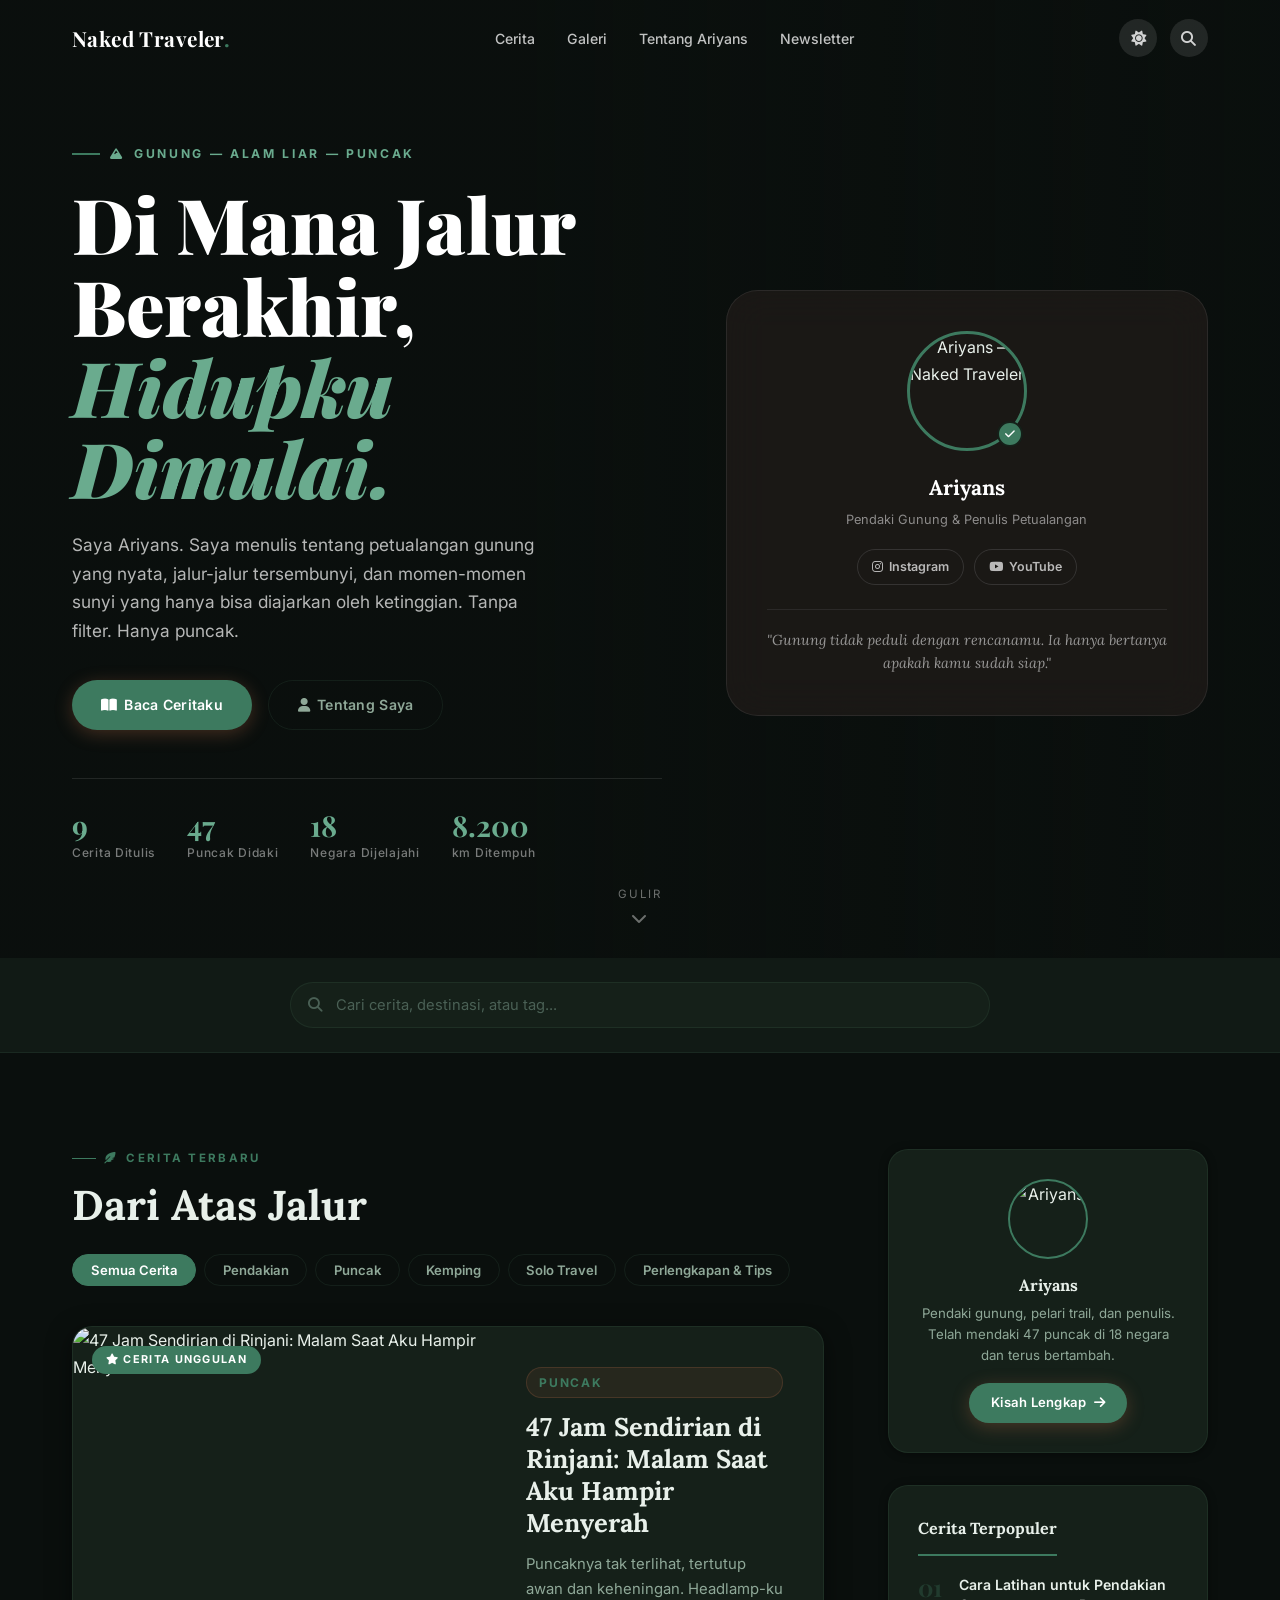
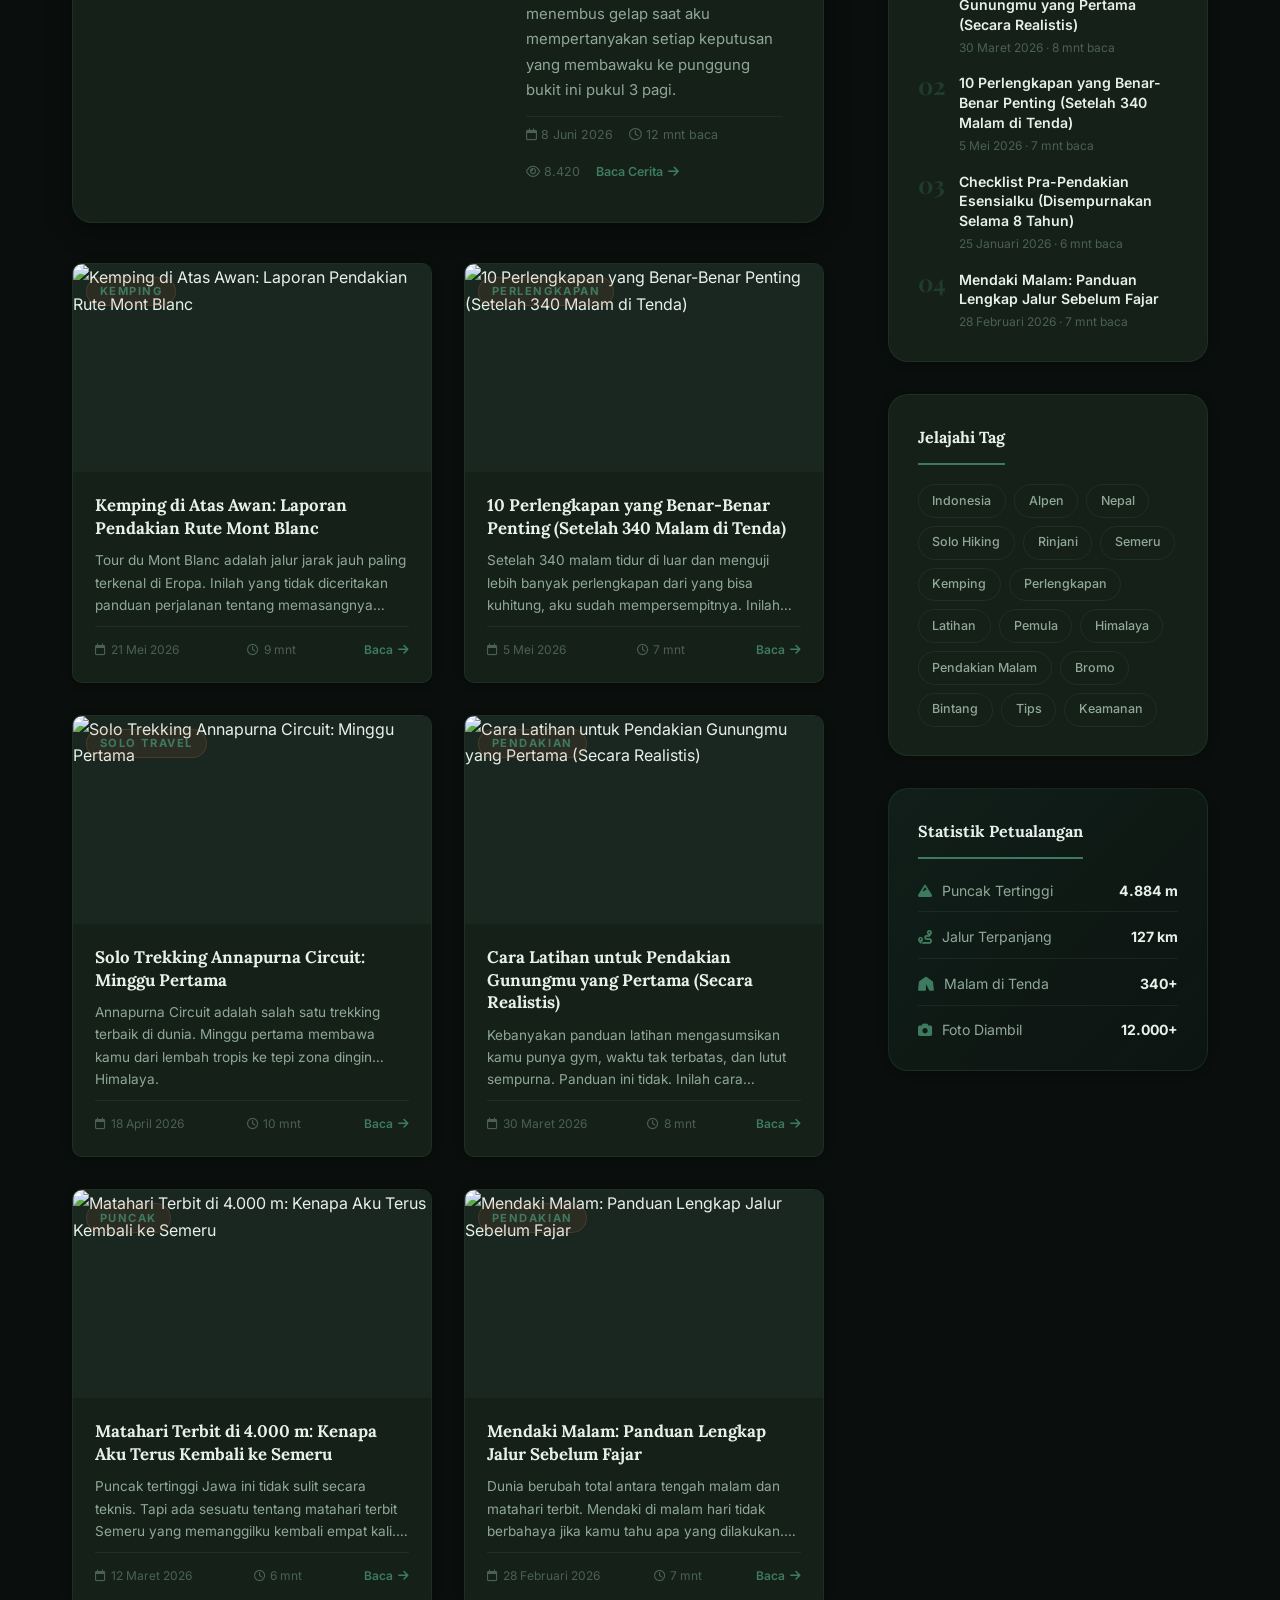
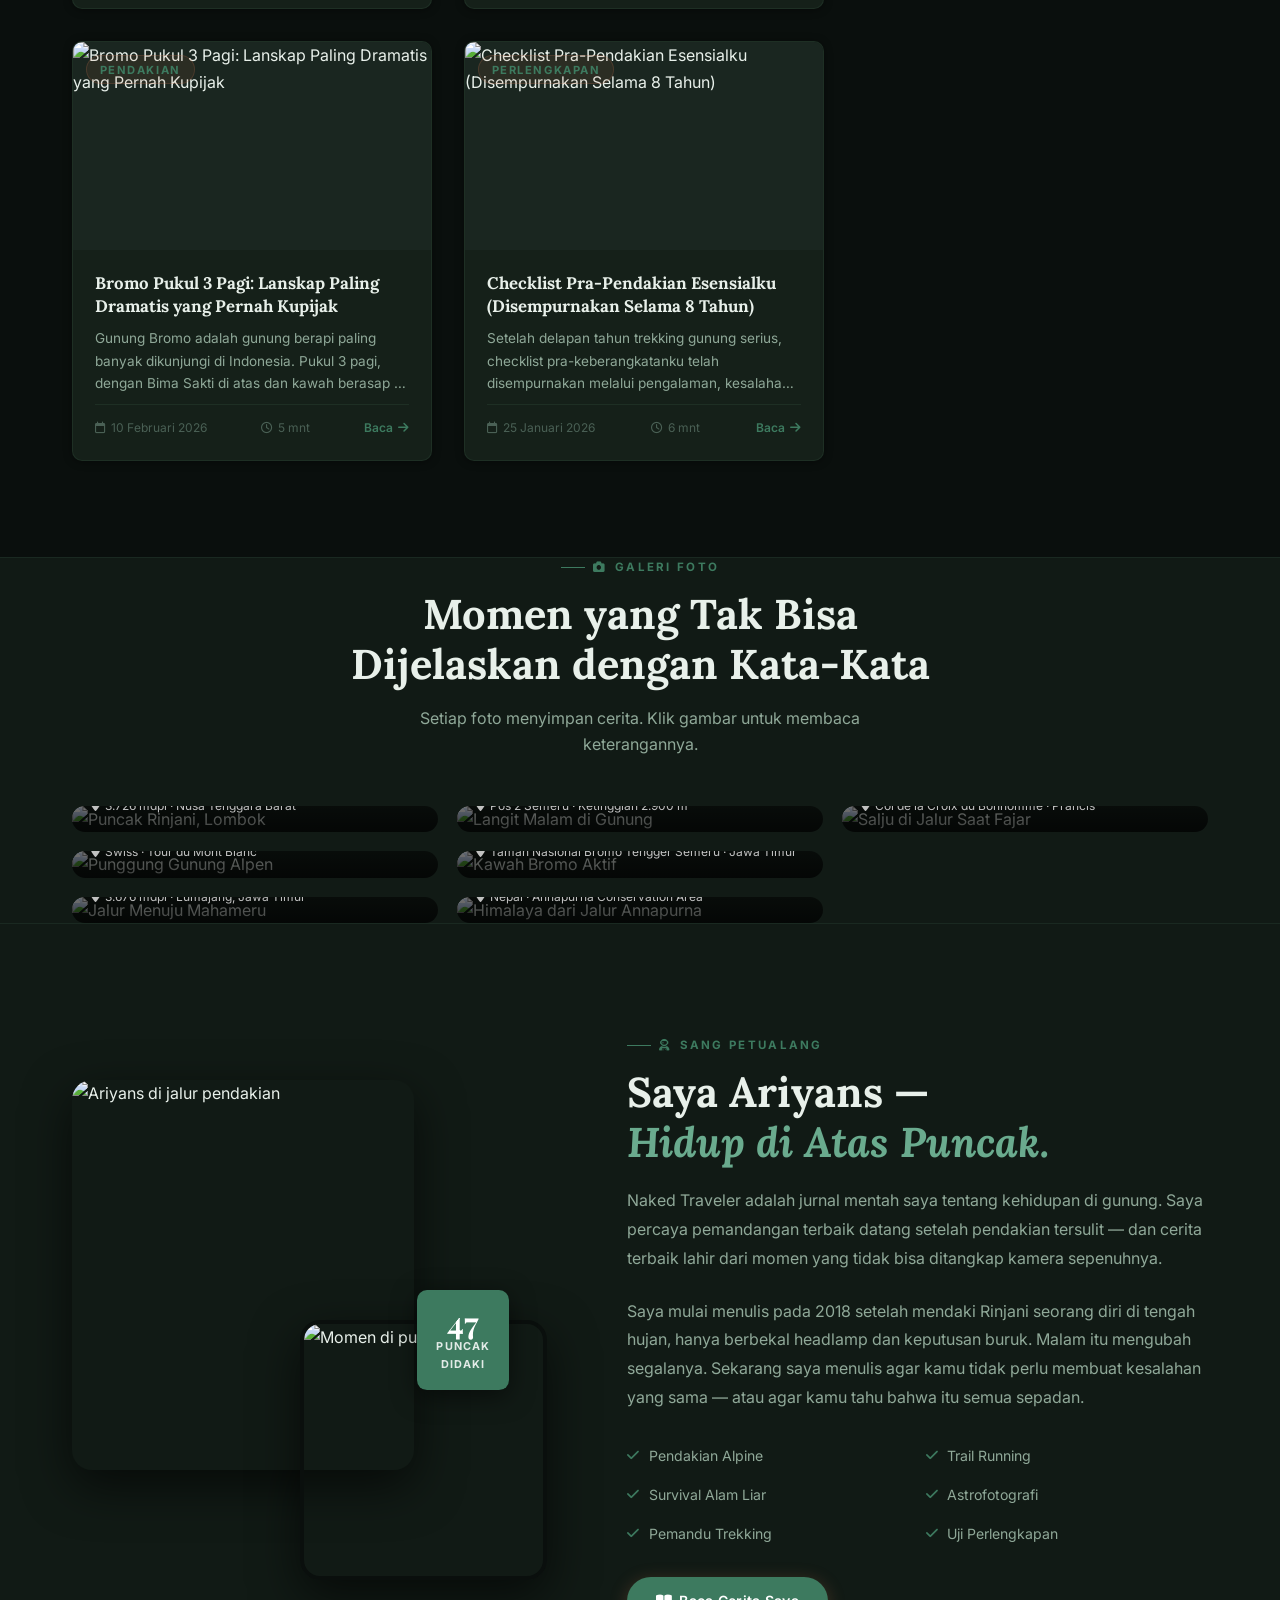
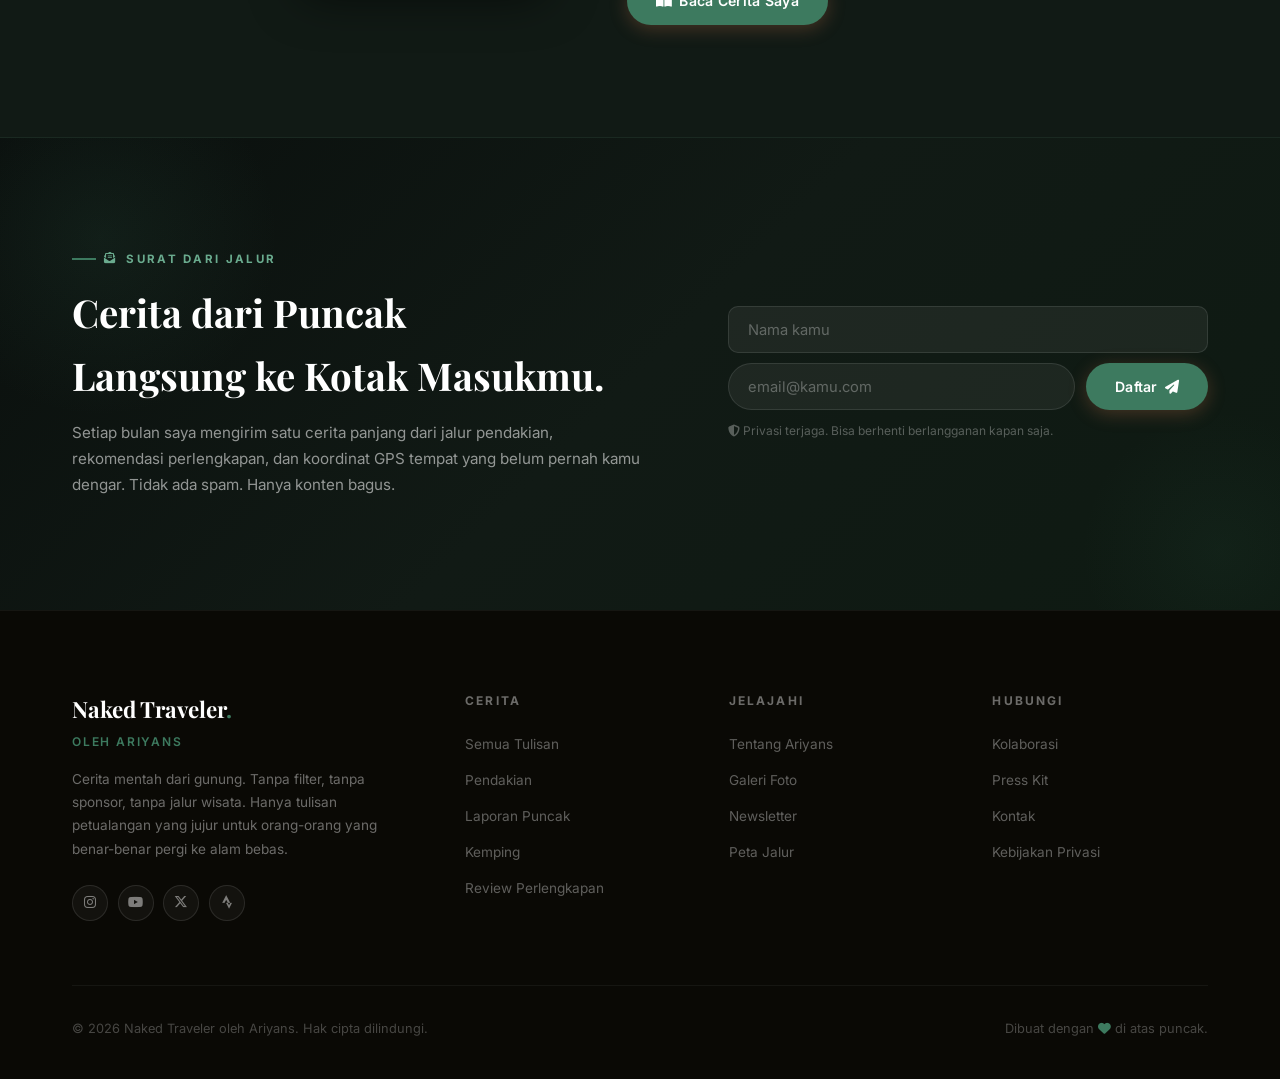
==== commit 76e446a3: "Add files via upload" ====
--- a/index.html
+++ b/index.html
@@ -4,17 +4,11 @@
 <head>
   <meta charset="UTF-8">
   <meta name="viewport" content="width=device-width, initial-scale=1.0">
-  <title>Jurnalnanjak | Jurnal Petualangan Gunung oleh Ariyans</title>
-  <meta name="keywords"
-  content="Jurnalnanjak, pendakian gunung, hiking, camping, petualangan alam, gunung Indonesia">
+  <title>Nekad Traveler | Jurnal Petualangan Gunung oleh Ariyans</title>
   <meta name="description"
-  content="Jurnalnanjak adalah blog pendakian gunung, hiking, camping, dan petualangan alam Indonesia oleh Ariyans.">
+    content="Naked Traveler — jurnal petualangan gunung Ariyans. Kisah pendakian, jalur tersembunyi, dan momen nyata dari puncak-puncak nusantara dan mancanegara.">
   <link rel="stylesheet" href="https://cdnjs.cloudflare.com/ajax/libs/font-awesome/6.5.0/css/all.min.css">
   <link rel="stylesheet" href="style.css">
-  <meta property="og:title" content="Jurnalnanjak">
-  <meta property="og:description" content="Blog pendakian gunung dan petualangan alam">
-  <meta property="og:type" content="website">
-  <meta property="og:url" content="https://marlongmerah.github.io/Website-Jurnalnanjak/">
 </head>
 
 <body>
@@ -28,7 +22,7 @@
   <div class="preloader" id="preloader">
     <div class="preloader-inner">
       <div class="preloader-icon"><i class="fa-solid fa-mountain"></i></div>
-      <div class="preloader-name">Jurnalnanjak</div>
+      <div class="preloader-name">Naked Traveler</div>
       <div class="preloader-dots">
         <span></span><span></span><span></span>
       </div>
@@ -41,7 +35,7 @@
   <nav class="navbar" id="navbar">
     <div class="container nav-inner">
       <a href="#" class="nav-logo">
-        Jurnalnanjak<span class="dot">.</span>
+        Naked Traveler<span class="dot">.</span>
       </a>
       <ul class="nav-links">
         <li><a href="#blog">Cerita</a></li>
@@ -112,7 +106,8 @@
         <!-- Kartu Profil -->
         <div class="hero-profile-card">
           <div class="author-avatar-wrap">
-            <img src="Muka.jpeg"alt="Ariyans — Jurnalnanjak" class="author-avatar" id="hero-avatar">
+            <img src="https://images.unsplash.com/photo-1500648767791-00dcc994a43e?w=300&q=80"
+              alt="Ariyans — Naked Traveler" class="author-avatar" id="hero-avatar">
             <div class="author-verified" title="Petualang Terverifikasi">
               <i class="fa-solid fa-check"></i>
             </div>
@@ -193,7 +188,7 @@
           <!-- Author Mini -->
           <div class="sidebar-card reveal">
             <div class="author-mini">
-              <img src="Muka.jpeg" alt="Ariyans"
+              <img src="https://images.unsplash.com/photo-1500648767791-00dcc994a43e?w=200&q=80" alt="Ariyans"
                 class="author-mini-avatar">
               <div class="author-mini-name">Ariyans</div>
               <p class="author-mini-bio">
@@ -277,9 +272,9 @@
     <div class="container">
       <div class="about-grid">
         <div class="about-img-collage reveal">
-          <img src="Muka.jpeg"
+          <img src="https://images.unsplash.com/photo-1551632811-561732d1e306?w=700&q=80"
             alt="Ariyans di jalur pendakian" class="collage-main">
-          <img src="Muka.jpeg" alt="Momen di puncak"
+          <img src="https://images.unsplash.com/photo-1539183204366-63a0589187ab?w=500&q=80" alt="Momen di puncak"
             class="collage-accent">
           <div class="collage-badge">
             <div class="cb-num">47</div>
@@ -293,7 +288,7 @@
             Saya Ariyans —<br><em style="font-style:italic; color:var(--terra-light);">Hidup di Atas Puncak.</em>
           </h2>
           <p class="about-bio">
-            Jurnalnanjak adalah jurnal mentah saya tentang kehidupan di gunung. Saya percaya pemandangan terbaik
+            Naked Traveler adalah jurnal mentah saya tentang kehidupan di gunung. Saya percaya pemandangan terbaik
             datang setelah pendakian tersulit — dan cerita terbaik lahir dari momen yang tidak bisa ditangkap kamera
             sepenuhnya.
           </p>
@@ -362,7 +357,7 @@
     <div class="container">
       <div class="footer-grid">
         <div>
-          <div class="footer-logo-text">Jurnalnanjak<span class="footer-logo-dot">.</span></div>
+          <div class="footer-logo-text">Naked Traveler<span class="footer-logo-dot">.</span></div>
           <div class="footer-tagline">oleh Ariyans</div>
           <p class="footer-about-text">
             Cerita mentah dari gunung. Tanpa filter, tanpa sponsor, tanpa jalur wisata. Hanya tulisan petualangan yang
@@ -405,7 +400,7 @@
         </div>
       </div>
       <div class="footer-bottom">
-        <span class="footer-copy">&copy; 2026 Jurnalnanjak oleh Ariyans. Hak cipta dilindungi.</span>
+        <span class="footer-copy">&copy; 2026 Naked Traveler oleh Ariyans. Hak cipta dilindungi.</span>
         <span class="footer-copy">Dibuat dengan <i class="fa-solid fa-heart" style="color:var(--terra);"></i> di atas
           puncak.</span>
       </div>
@@ -593,4 +588,4 @@
   <script src="app.js"></script>
 </body>
 
-</html>
+</html>
--- a/style.css
+++ b/style.css
@@ -41,6 +41,7 @@
   --r-lg: 20px;
   --r-xl: 32px;
 }
+
 [data-theme="dark"] {
   --bg:       #0a0f0d;
   --bg-2:     #111a15;
@@ -54,6 +55,7 @@
   --shadow-md:  0 6px 24px rgba(0,0,0,0.5);
   --shadow-lg:  0 16px 48px rgba(0,0,0,0.6);
 }
+
 /* ── RESET ── */
 *, *::before, *::after { margin:0; padding:0; box-sizing:border-box; }
 html { scroll-behavior: smooth; overflow-x: hidden; }
@@ -292,7 +294,7 @@
 .hero-bg-img {
   position: absolute;
   inset: 0;
-  background-image: url('Muka.jpeg');
+  background-image: url('https://images.unsplash.com/photo-1506905925346-21bda4d32df4?w=1800&q=80');
   background-size: cover;
   background-position: center;
   opacity: 0.55;
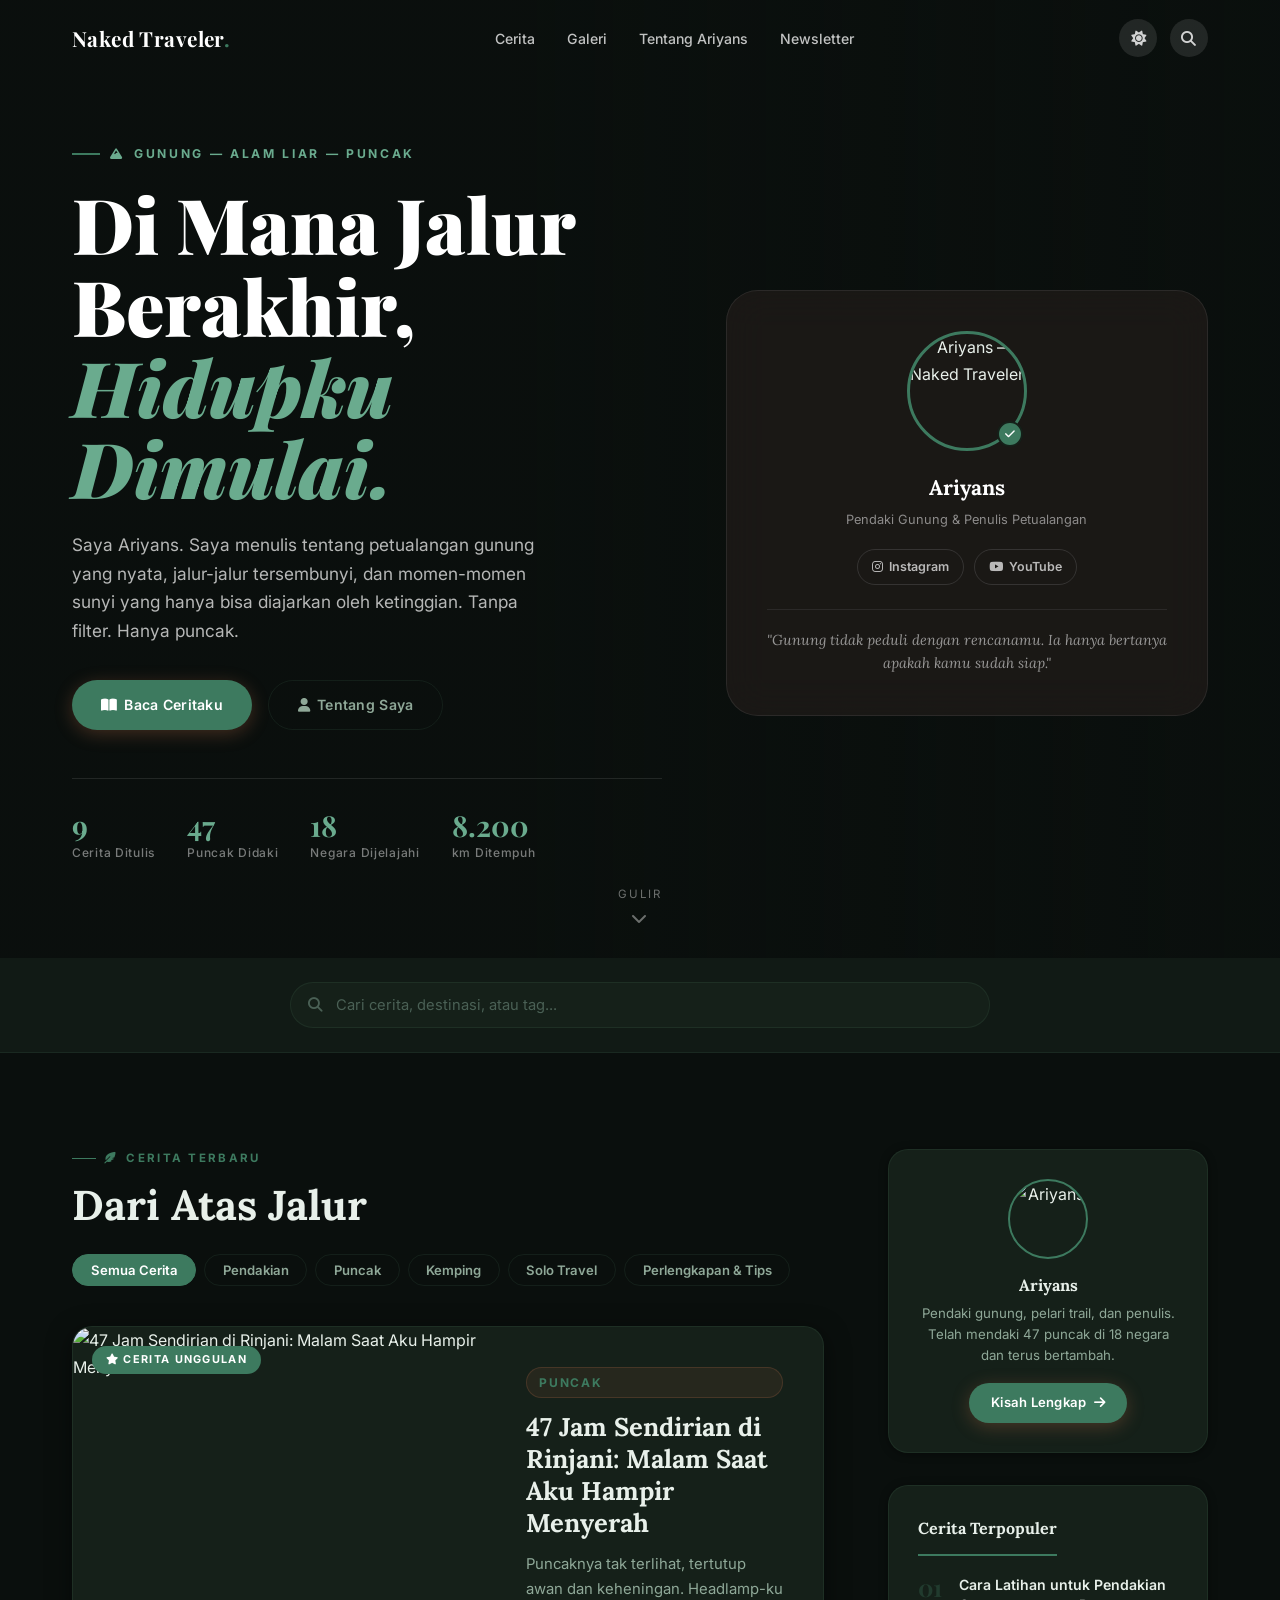
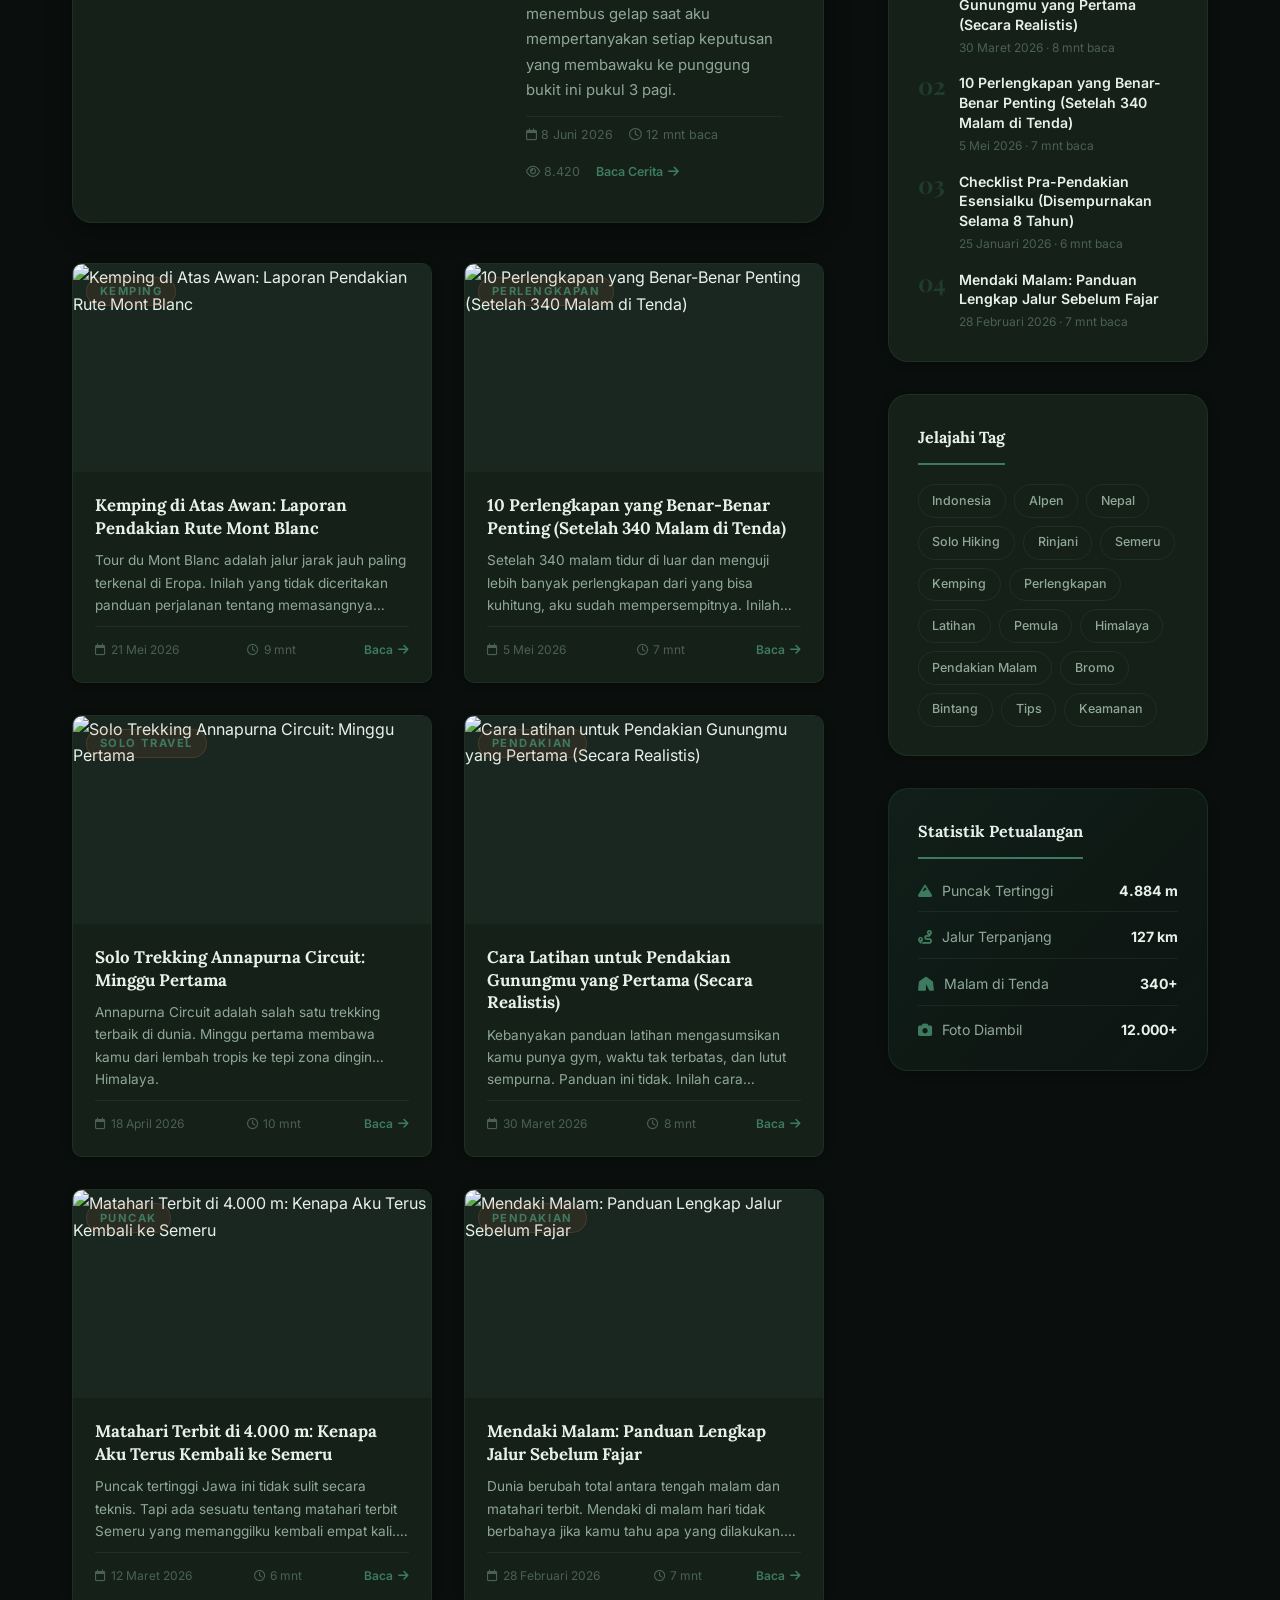
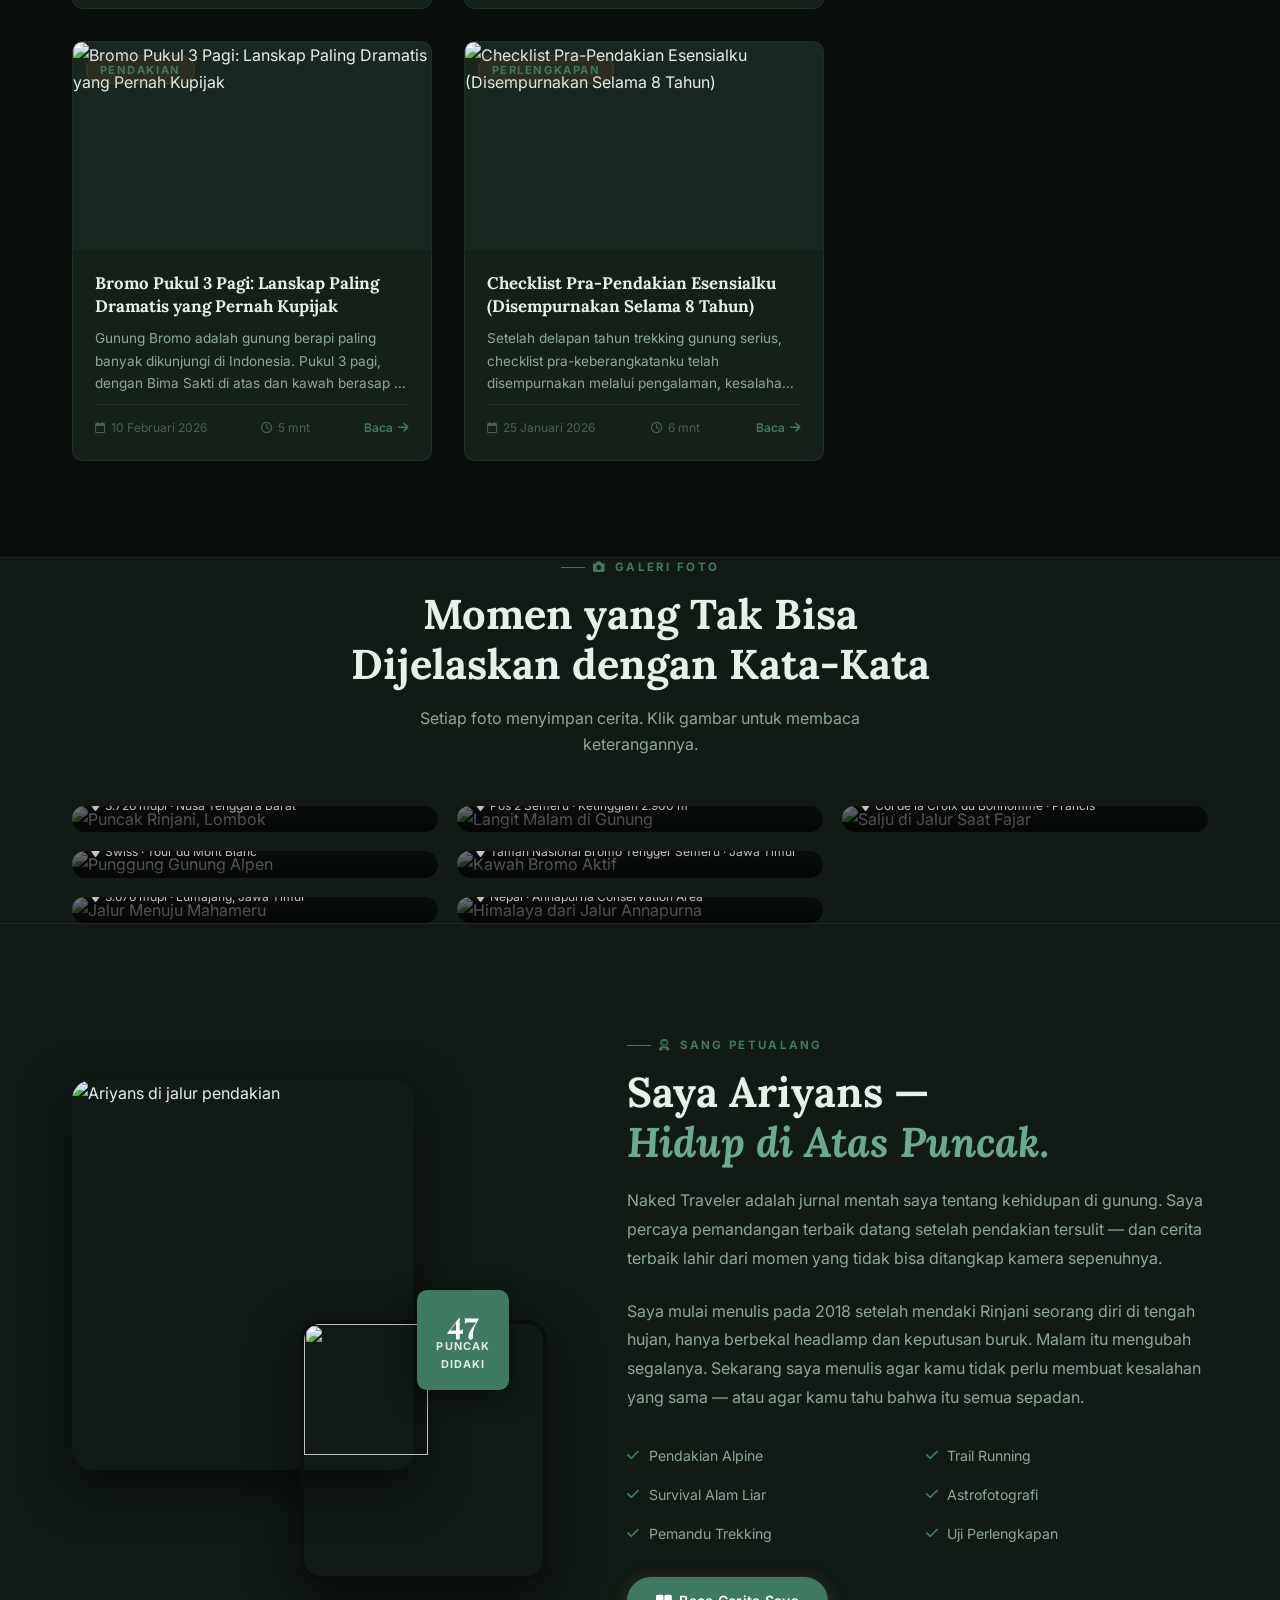
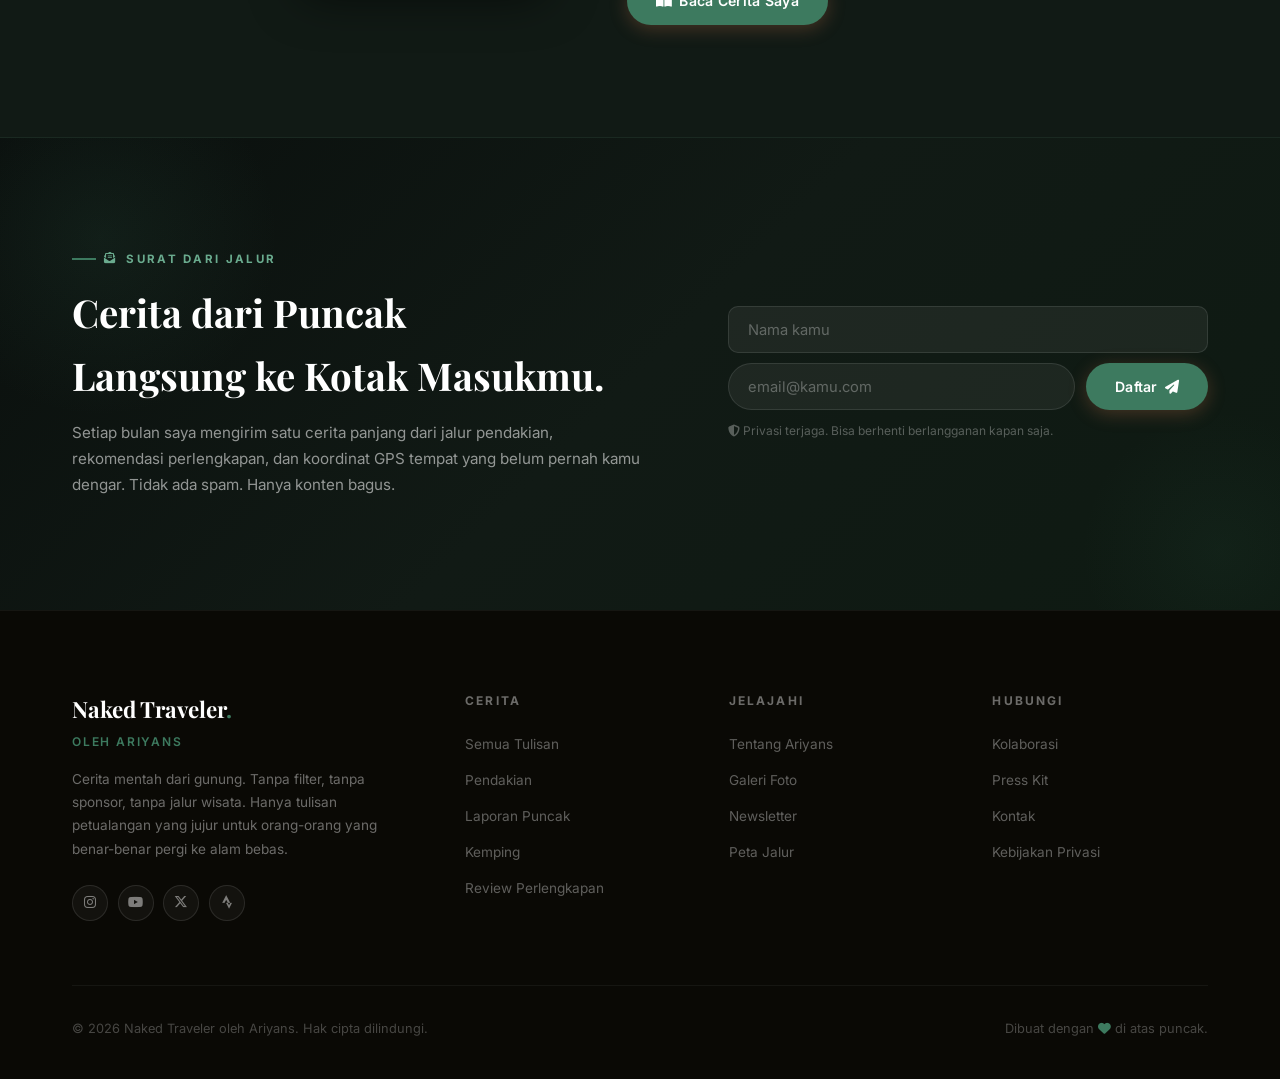
==== commit 73b95f76: "Update index.html" ====
--- a/index.html
+++ b/index.html
@@ -106,8 +106,7 @@
         <!-- Kartu Profil -->
         <div class="hero-profile-card">
           <div class="author-avatar-wrap">
-            <img src="https://images.unsplash.com/photo-1500648767791-00dcc994a43e?w=300&q=80"
-              alt="Ariyans — Naked Traveler" class="author-avatar" id="hero-avatar">
+            <img src="Kucing.jpeg" alt="Ariyans — Naked Traveler" class="author-avatar" id="hero-avatar">
             <div class="author-verified" title="Petualang Terverifikasi">
               <i class="fa-solid fa-check"></i>
             </div>
@@ -188,7 +187,7 @@
           <!-- Author Mini -->
           <div class="sidebar-card reveal">
             <div class="author-mini">
-              <img src="https://images.unsplash.com/photo-1500648767791-00dcc994a43e?w=200&q=80" alt="Ariyans"
+              <img src="Kucing.jpeg" alt="Ariyans"
                 class="author-mini-avatar">
               <div class="author-mini-name">Ariyans</div>
               <p class="author-mini-bio">
@@ -272,9 +271,9 @@
     <div class="container">
       <div class="about-grid">
         <div class="about-img-collage reveal">
-          <img src="https://images.unsplash.com/photo-1551632811-561732d1e306?w=700&q=80"
+          <img src="Kucing.jpeg"
             alt="Ariyans di jalur pendakian" class="collage-main">
-          <img src="https://images.unsplash.com/photo-1539183204366-63a0589187ab?w=500&q=80" alt="Momen di puncak"
+          <img src="Kucing.jpeg"
             class="collage-accent">
           <div class="collage-badge">
             <div class="cb-num">47</div>
@@ -588,4 +587,4 @@
   <script src="app.js"></script>
 </body>
 
-</html>+</html>
